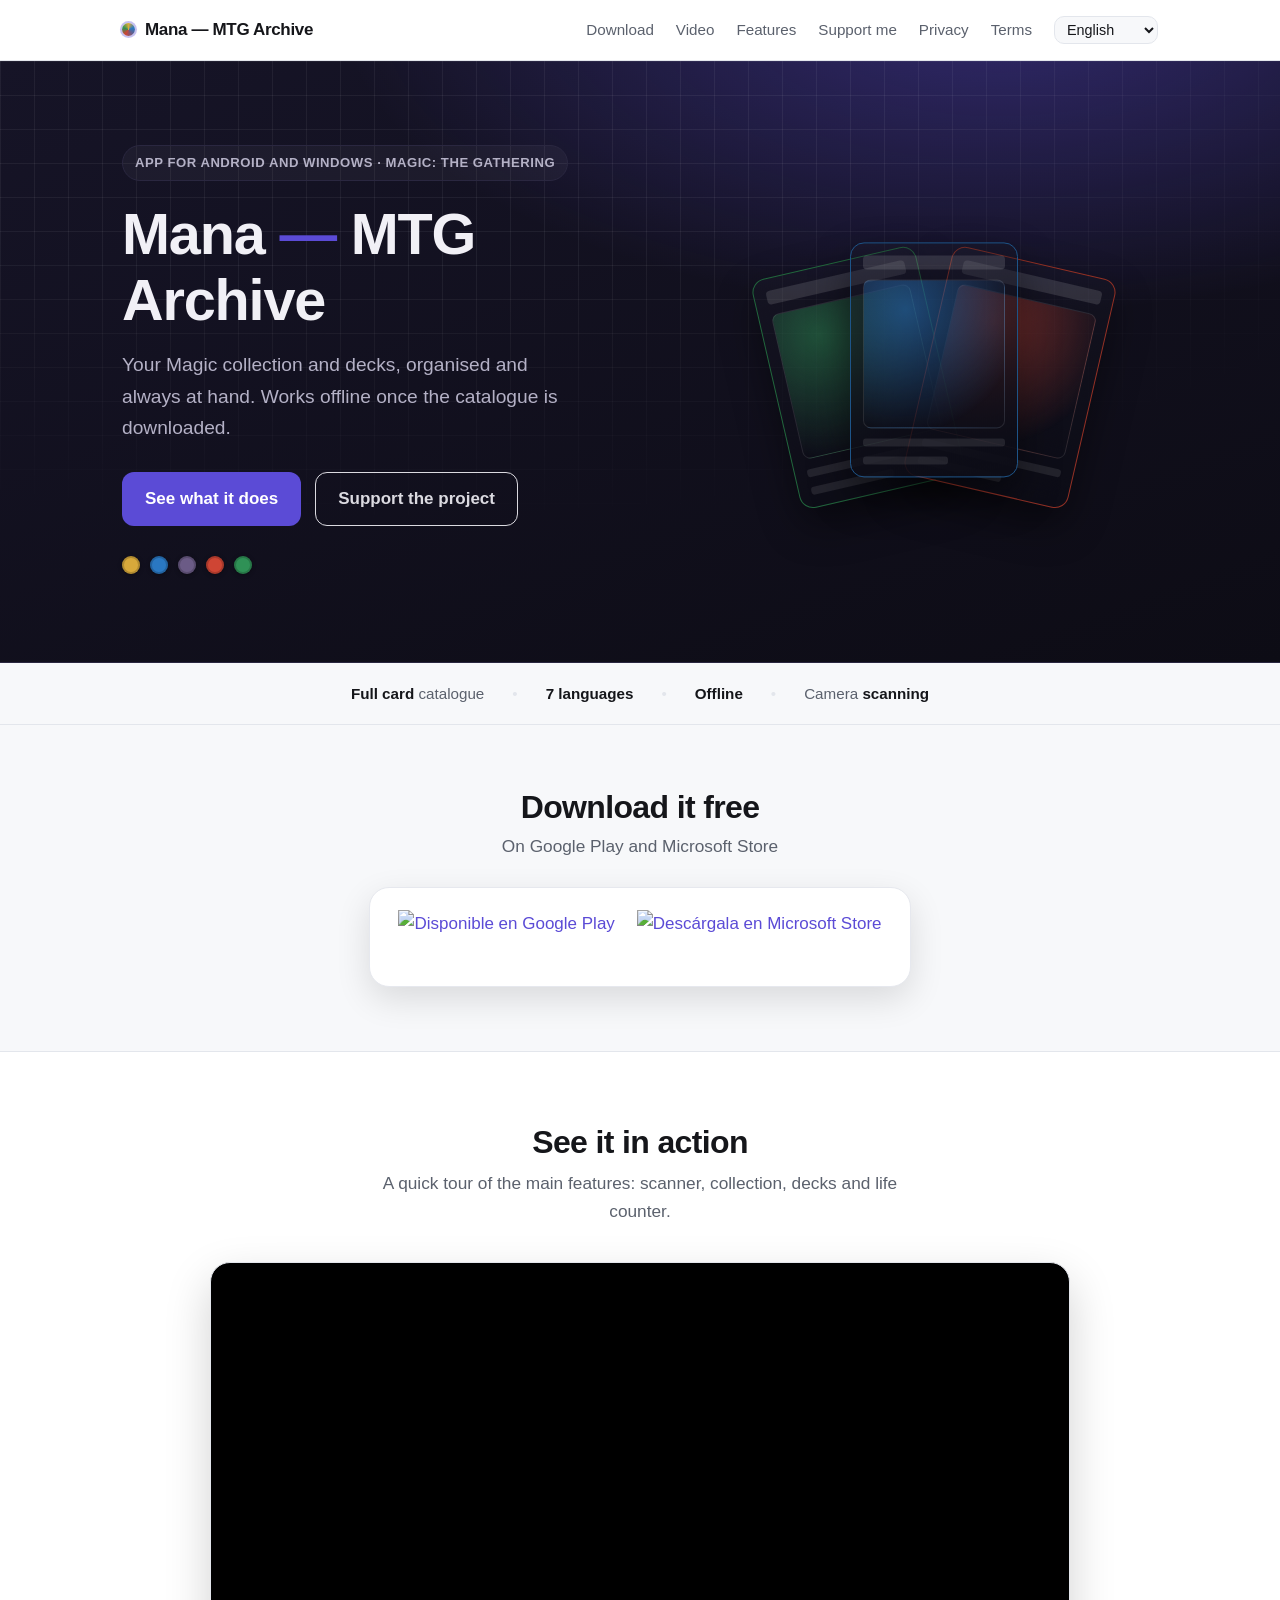
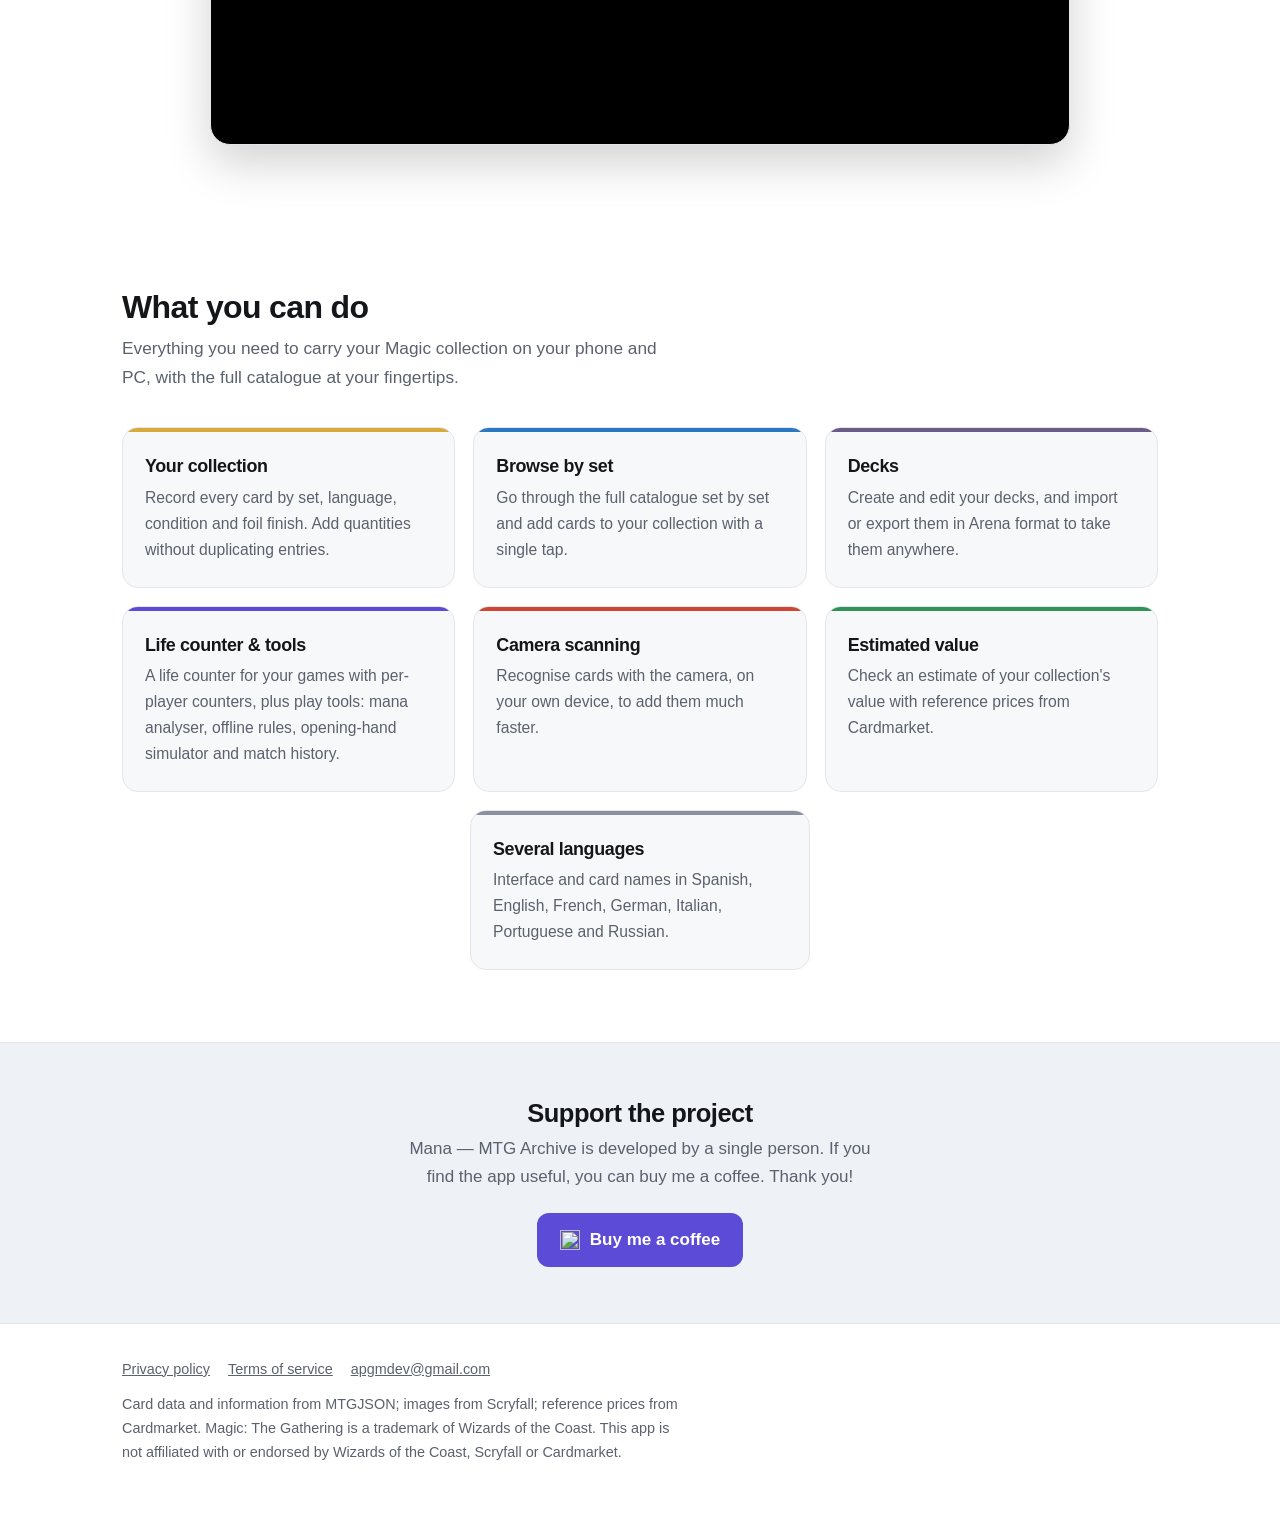
==== index.html @ 02c3ecb4 "Sitio: sección de vídeo con demo de YouTube incrustada (7 idiomas) Co-Authored-By: Claude Opus 4.8 <" ====
<!DOCTYPE html>
<html lang="es">
<head>
<meta charset="utf-8">
<meta name="viewport" content="width=device-width, initial-scale=1">
<meta name="description" data-i18n="meta.desc.index" data-i18n-attr="content" content="Mana — MTG Archive: app para Android y Windows para organizar tu colección y tus mazos de Magic: The Gathering. Catálogo completo, escaneo con cámara, mazos y valor de colección.">
<title>Mana — MTG Archive</title>
<link rel="stylesheet" href="styles.css">
<script src="i18n.js" defer></script>
</head>
<body>

<!-- Barra superior -->
<header class="topbar">
  <div class="container">
    <a class="brand" href="index.html"><span class="dot"></span> Mana — MTG Archive</a>
    <nav class="nav">
      <a href="#descargar" data-i18n="nav.download">Descargar</a>
      <a href="#video" data-i18n="nav.video">Vídeo</a>
      <a href="#caracteristicas" data-i18n="nav.features">Características</a>
      <a href="#apoyo" data-i18n="nav.support">Apóyame</a>
      <a href="privacy-policy.html" data-i18n="nav.privacy">Privacidad</a>
      <a href="terms.html" data-i18n="nav.terms">Términos</a>
      <select id="langsel" class="langsel" aria-label="Idioma / Language"></select>
    </nav>
  </div>
</header>

<!-- Hero -->
<section class="hero">
  <div class="container">
    <div class="hero-copy">
      <span class="eyebrow" data-i18n="i.eyebrow">App para Android y Windows · Magic: The Gathering</span>
      <h1>Mana <span class="sep">—</span> MTG Archive</h1>
      <p class="tagline" data-i18n="i.tagline">Tu colección y tus mazos de Magic, organizados y siempre a mano. Funciona sin conexión una vez descargado el catálogo.</p>
      <div class="hero-actions">
        <a class="btn btn-primary" href="#caracteristicas" data-i18n="i.cta1">Ver qué hace</a>
        <a class="btn btn-ghost" href="#apoyo" data-i18n="i.cta2">Apoyar el proyecto</a>
      </div>
      <div class="mana-row" aria-hidden="true">
        <span class="pip w"></span>
        <span class="pip u"></span>
        <span class="pip b"></span>
        <span class="pip r"></span>
        <span class="pip g"></span>
      </div>
    </div>

    <div class="cards-art" aria-hidden="true">
      <div class="m-card left c-g">
        <div class="title"></div><div class="art"></div><div class="line"></div><div class="line short"></div>
      </div>
      <div class="m-card right c-r">
        <div class="title"></div><div class="art"></div><div class="line"></div><div class="line short"></div>
      </div>
      <div class="m-card front c-u">
        <div class="title"></div><div class="art"></div><div class="line"></div><div class="line short"></div>
      </div>
    </div>
  </div>
</section>

<!-- Destacados -->
<div class="highlights">
  <div class="container">
    <span data-i18n="i.hl1"><b>Catálogo completo</b> de cartas</span>
    <span class="sepdot">•</span>
    <span data-i18n="i.hl2"><b>7 idiomas</b></span>
    <span class="sepdot">•</span>
    <span data-i18n="i.hl3"><b>Sin conexión</b></span>
    <span class="sepdot">•</span>
    <span data-i18n="i.hl4"><b>Escaneo</b> con cámara</span>
  </div>
</div>

<!-- Descargar -->
<section class="download" id="descargar">
  <div class="container">
    <h2 data-i18n="i.dl.h2">Descárgala gratis</h2>
    <p class="download-sub" data-i18n="i.dl.sub">En Google Play y Microsoft Store</p>
    <div class="store-badges">
      <a class="store-badge" href="https://play.google.com/store/apps/details?id=com.apgm.mana_mtgarchive" target="_blank" rel="noopener" aria-label="Disponible en Google Play">
        <img data-i18n="i.dl.play" data-i18n-attr="src" src="https://play.google.com/intl/es_es/badges/static/images/badges/es_badge_web_generic.png" alt="Disponible en Google Play" loading="lazy">
      </a>
      <a class="store-badge" href="https://apps.microsoft.com/detail/9N07T9KSQW3Z" target="_blank" rel="noopener" aria-label="Descárgala en Microsoft Store">
        <img data-i18n="i.dl.ms" data-i18n-attr="src" src="https://get.microsoft.com/images/es%20dark.svg" alt="Descárgala en Microsoft Store" loading="lazy">
      </a>
    </div>
  </div>
</section>

<!-- Vídeo -->
<section class="section video" id="video">
  <div class="container">
    <h2 data-i18n="i.vid.h2">Míralo en acción</h2>
    <p class="lead" data-i18n="i.vid.sub">Un recorrido rápido por las funciones principales: escáner, colección, mazos y contador de vida.</p>
    <div class="video-frame">
      <iframe src="https://www.youtube-nocookie.com/embed/gYJYbeX2c0M"
        title="Mana — MTG Archive"
        loading="lazy"
        allow="accelerometer; autoplay; clipboard-write; encrypted-media; gyroscope; picture-in-picture"
        allowfullscreen></iframe>
    </div>
  </div>
</section>

<!-- Características -->
<section class="section" id="caracteristicas">
  <div class="container">
    <h2 data-i18n="i.feat.h2">Qué puedes hacer</h2>
    <p class="lead" data-i18n="i.feat.lead">Todo lo necesario para llevar tu colección de Magic en el móvil y el PC, con el catálogo completo a tu disposición.</p>

    <div class="grid">
      <article class="feature" style="--c: var(--mana-w)">
        <h3 data-i18n="i.f1.t">Tu colección</h3>
        <p data-i18n="i.f1.d">Registra cada carta por edición, idioma, estado y acabado foil. Suma cantidades sin duplicar entradas.</p>
      </article>

      <article class="feature" style="--c: var(--mana-u)">
        <h3 data-i18n="i.f2.t">Explorar por edición</h3>
        <p data-i18n="i.f2.d">Recorre el catálogo completo edición por edición y añade cartas a tu colección con un solo toque.</p>
      </article>

      <article class="feature" style="--c: var(--mana-b)">
        <h3 data-i18n="i.f3.t">Mazos</h3>
        <p data-i18n="i.f3.d">Crea y edita tus mazos, e impórtalos o expórtalos en formato Arena para llevarlos a cualquier sitio.</p>
      </article>

      <article class="feature" style="--c: var(--accent)">
        <h3 data-i18n="i.f7.t">Contador de vida y utilidades</h3>
        <p data-i18n="i.f7.d">Contador de vida para tus partidas con contadores por jugador, y utilidades de juego: analizador de maná, reglas sin conexión, simulador de manos e historial.</p>
      </article>

      <article class="feature" style="--c: var(--mana-r)">
        <h3 data-i18n="i.f4.t">Escaneo con cámara</h3>
        <p data-i18n="i.f4.d">Reconoce las cartas con la cámara, en tu propio dispositivo, para añadirlas mucho más rápido.</p>
      </article>

      <article class="feature" style="--c: var(--mana-g)">
        <h3 data-i18n="i.f5.t">Valor estimado</h3>
        <p data-i18n="i.f5.d">Consulta una estimación del valor de tu colección con precios de referencia de Cardmarket.</p>
      </article>

      <article class="feature" style="--c: var(--mana-c)">
        <h3 data-i18n="i.f6.t">Varios idiomas</h3>
        <p data-i18n="i.f6.d">Interfaz y nombres de carta en español, inglés, francés, alemán, italiano, portugués y ruso.</p>
      </article>
    </div>
  </div>
</section>

<!-- Apoyo -->
<section class="support" id="apoyo">
  <div class="container">
    <h2 data-i18n="i.sup.h2">Apoya el proyecto</h2>
    <p data-i18n="i.sup.p">Mana — MTG Archive lo desarrolla una sola persona. Si la app te resulta útil, puedes invitarme a un café. ¡Gracias!</p>
    <a href="https://ko-fi.com/apgm82" target="_blank" rel="noopener" class="btn btn-primary">
      <img src="https://storage.ko-fi.com/cdn/cup-border.png" alt="">
      <span data-i18n="i.sup.cta">Invítame a un café</span>
    </a>
  </div>
</section>

<!-- Pie -->
<footer class="site-footer">
  <div class="container">
    <div class="row">
      <a href="privacy-policy.html" data-i18n="foot.privacy">Política de privacidad</a>
      <a href="terms.html" data-i18n="foot.terms">Términos de servicio</a>
      <a href="mailto:apgmdev@gmail.com">apgmdev@gmail.com</a>
    </div>
    <p class="legal" data-i18n="foot.legal">
      Datos e información de cartas de MTGJSON; imágenes de Scryfall; precios de referencia de Cardmarket.
      Magic: The Gathering es una marca de Wizards of the Coast. Esta app no está afiliada ni respaldada
      por Wizards of the Coast, Scryfall ni Cardmarket.
    </p>
  </div>
</footer>

</body>
</html>
---- styles.css ----
/* ============================================================
   Mana — MTG Archive · estilos del sitio
   Paleta basada en los cinco colores de maná (WUBRG) + incoloro.
   ============================================================ */

:root {
  color-scheme: light dark;

  /* Superficies / texto (claro) */
  --bg: #ffffff;
  --surface: #f7f8fa;
  --surface-2: #eef1f6;
  --border: #e3e6ec;
  --text: #15161a;
  --muted: #5b616d;

  /* Marca */
  --accent: #5b4bd6;
  --accent-strong: #4536c0;
  --on-accent: #ffffff;

  /* Colores de maná (acentos temáticos) */
  --mana-w: #d8a93b;
  --mana-u: #2a78c2;
  --mana-b: #6b5b86;
  --mana-r: #cf4534;
  --mana-g: #2f9156;
  --mana-c: #8a909c;

  /* Hero (siempre oscuro, en ambos temas) */
  --hero-bg: #0d0c15;
  --hero-bg-2: #161427;
  --hero-text: #f1f0f6;
  --hero-muted: #b4b1c6;
  --hero-border: #2a2740;

  --radius: 16px;
  --radius-sm: 10px;
  --maxw: 1080px;
  --readw: 720px;
}

@media (prefers-color-scheme: dark) {
  :root {
    --bg: #0f1014;
    --surface: #16171d;
    --surface-2: #1d1f27;
    --border: #282b34;
    --text: #e7e8ec;
    --muted: #9aa0ab;
    --accent: #8f86ff;
    --accent-strong: #a79fff;
    --on-accent: #0c0b14;
  }
}

* { box-sizing: border-box; }
html { -webkit-text-size-adjust: 100%; scroll-behavior: smooth; }

body {
  margin: 0;
  font-family: -apple-system, BlinkMacSystemFont, "Segoe UI", Roboto, Helvetica, Arial, sans-serif;
  font-size: 17px;
  line-height: 1.65;
  color: var(--text);
  background: var(--bg);
  -webkit-font-smoothing: antialiased;
  text-rendering: optimizeLegibility;
}

a { color: var(--accent); text-decoration: none; }
a:hover { text-decoration: underline; }

h1, h2, h3 { line-height: 1.15; letter-spacing: -0.02em; }
p { margin: 0 0 1rem; }
strong { font-weight: 600; }

.container { max-width: var(--maxw); margin: 0 auto; padding: 0 22px; }
.section { padding: 72px 0; }
.section h2 {
  font-size: clamp(1.5rem, 3.4vw, 2rem);
  margin: 0 0 .5rem;
}
.section .lead { color: var(--muted); max-width: 56ch; margin: 0 0 36px; font-size: 1.08rem; }

/* ---------- Barra superior ---------- */
.topbar {
  position: sticky;
  top: 0;
  z-index: 20;
  background: color-mix(in srgb, var(--bg) 82%, transparent);
  backdrop-filter: saturate(140%) blur(10px);
  -webkit-backdrop-filter: saturate(140%) blur(10px);
  border-bottom: 1px solid var(--border);
}
.topbar .container {
  display: flex;
  align-items: center;
  justify-content: space-between;
  height: 60px;
}
.brand { display: inline-flex; align-items: center; gap: 10px; font-weight: 700; letter-spacing: -0.02em; color: var(--text); }
.brand:hover { text-decoration: none; }
.brand .dot {
  width: 13px; height: 13px; border-radius: 50%;
  background: conic-gradient(var(--mana-w), var(--mana-u), var(--mana-b), var(--mana-r), var(--mana-g), var(--mana-w));
  box-shadow: 0 0 0 2px color-mix(in srgb, var(--accent) 35%, transparent);
}
.nav { display: flex; gap: 22px; align-items: center; }
.nav a { color: var(--muted); font-size: .95rem; }
.nav a:hover { color: var(--text); text-decoration: none; }
@media (max-width: 620px) { .nav { display: none; } }

/* ---------- Botones ---------- */
.btn {
  display: inline-flex; align-items: center; gap: 10px;
  padding: 12px 22px; border-radius: 12px;
  font-weight: 600; border: 1px solid transparent;
  transition: background .15s ease, border-color .15s ease, transform .05s ease;
}
.btn:hover { text-decoration: none; }
.btn:active { transform: translateY(1px); }
.btn-primary { background: var(--accent); color: var(--on-accent); }
.btn-primary:hover { background: var(--accent-strong); }
.btn-ghost { background: transparent; color: inherit; border-color: currentColor; opacity: .9; }
.btn-ghost:hover { opacity: 1; }
.btn img { width: 20px; height: 20px; display: block; }

/* ---------- Hero ---------- */
.hero {
  position: relative;
  overflow: hidden;
  color: var(--hero-text);
  background:
    radial-gradient(1100px 520px at 78% -10%, color-mix(in srgb, var(--accent) 42%, transparent), transparent 60%),
    linear-gradient(160deg, var(--hero-bg-2), var(--hero-bg));
  border-bottom: 1px solid var(--hero-border);
}
/* rejilla sutil tipo archivador / cuadrícula de cartas */
.hero::before {
  content: "";
  position: absolute; inset: 0;
  background-image:
    linear-gradient(color-mix(in srgb, #fff 6%, transparent) 1px, transparent 1px),
    linear-gradient(90deg, color-mix(in srgb, #fff 6%, transparent) 1px, transparent 1px);
  background-size: 34px 34px;
  mask-image: radial-gradient(120% 100% at 30% 0%, #000 35%, transparent 80%);
  pointer-events: none;
}
.hero .container {
  position: relative;
  display: grid;
  grid-template-columns: 1.1fr .9fr;
  gap: 40px;
  align-items: center;
  padding-top: 84px;
  padding-bottom: 88px;
}
.eyebrow {
  display: inline-block;
  font-size: .82rem; font-weight: 600; letter-spacing: .04em; text-transform: uppercase;
  color: var(--hero-muted);
  border: 1px solid var(--hero-border);
  background: color-mix(in srgb, #fff 4%, transparent);
  padding: 6px 12px; border-radius: 999px;
  margin-bottom: 20px;
}
.hero h1 {
  font-size: clamp(2.3rem, 6vw, 3.6rem);
  margin: 0 0 16px;
}
.hero h1 .sep { color: var(--accent); -webkit-text-fill-color: var(--accent); }
.hero .tagline { font-size: 1.2rem; color: var(--hero-muted); max-width: 42ch; margin: 0 0 28px; }
.hero-actions { display: flex; flex-wrap: wrap; gap: 14px; }

/* fila de pips de maná */
.mana-row { display: flex; gap: 10px; margin-top: 30px; }
.mana-row .pip {
  width: 18px; height: 18px; border-radius: 50%;
  box-shadow: inset 0 0 0 2px rgba(0,0,0,.18), 0 1px 4px rgba(0,0,0,.35);
}
.pip.w { background: var(--mana-w); }
.pip.u { background: var(--mana-u); }
.pip.b { background: var(--mana-b); }
.pip.r { background: var(--mana-r); }
.pip.g { background: var(--mana-g); }

/* composición de cartas (CSS, sin imágenes) */
.cards-art {
  position: relative;
  height: 340px;
  margin: 0 auto;
  width: 100%;
  max-width: 380px;
}
.m-card {
  position: absolute;
  top: 50%; left: 50%;
  width: 168px; aspect-ratio: 5 / 7;
  border-radius: 14px;
  background: linear-gradient(165deg, #20203033, #0c0c16);
  border: 1px solid var(--hero-border);
  box-shadow: 0 18px 40px rgba(0,0,0,.45);
  padding: 12px;
  display: flex; flex-direction: column; gap: 10px;
}
.m-card .title { height: 14px; border-radius: 4px; background: color-mix(in srgb, #fff 12%, transparent); }
.m-card .art { flex: 1; border-radius: 8px; border: 1px solid color-mix(in srgb, #fff 10%, transparent); }
.m-card .line { height: 8px; border-radius: 3px; background: color-mix(in srgb, #fff 9%, transparent); }
.m-card .line.short { width: 60%; }
.m-card.left  { transform: translate(-50%, -50%) rotate(-13deg) translateX(-78px); }
.m-card.right { transform: translate(-50%, -50%) rotate(13deg)  translateX(78px); }
.m-card.front { transform: translate(-50%, -50%) rotate(0); z-index: 2; }
.m-card.c-u { border-color: color-mix(in srgb, var(--mana-u) 70%, #000); }
.m-card.c-u .art { background: radial-gradient(120% 120% at 30% 20%, color-mix(in srgb, var(--mana-u) 55%, transparent), transparent 70%); }
.m-card.c-r { border-color: color-mix(in srgb, var(--mana-r) 70%, #000); }
.m-card.c-r .art { background: radial-gradient(120% 120% at 30% 20%, color-mix(in srgb, var(--mana-r) 50%, transparent), transparent 70%); }
.m-card.c-g { border-color: color-mix(in srgb, var(--mana-g) 70%, #000); }
.m-card.c-g .art { background: radial-gradient(120% 120% at 30% 20%, color-mix(in srgb, var(--mana-g) 50%, transparent), transparent 70%); }

@media (max-width: 820px) {
  .hero .container { grid-template-columns: 1fr; padding-top: 60px; padding-bottom: 60px; }
  .cards-art { display: none; }
}

/* ---------- Tira de destacados ---------- */
.highlights { border-bottom: 1px solid var(--border); background: var(--surface); }
.highlights .container {
  display: flex; flex-wrap: wrap; gap: 10px 28px; justify-content: center;
  padding: 18px 22px; color: var(--muted); font-size: .95rem;
}
.highlights b { color: var(--text); font-weight: 600; }
.highlights .sepdot { color: var(--border); }

/* ---------- Descargar ---------- */
.download { background: var(--surface); border-bottom: 1px solid var(--border); }
.download .container { text-align: center; padding: 64px 22px; }
.download h2 { font-size: clamp(1.5rem, 3.4vw, 2rem); margin: 0 0 .4rem; }
.download .download-sub { color: var(--muted); margin: 0 0 26px; font-size: 1.08rem; }
.store-badges {
  display: inline-flex; flex-wrap: wrap; gap: 16px 22px;
  align-items: center; justify-content: center;
  padding: 22px 28px;
  background: #ffffff;
  border: 1px solid #e6e8ee;
  border-radius: 20px;
  box-shadow: 0 12px 34px rgba(0,0,0,.12);
}
.store-badge { display: inline-flex; transition: transform .05s ease, opacity .15s ease; }
.store-badge:hover { opacity: .9; text-decoration: none; }
.store-badge:active { transform: translateY(1px); }
.store-badge img { height: 54px; width: auto; display: block; }
@media (max-width: 420px) { .store-badge img { height: 46px; } }

/* ---------- Vídeo ---------- */
.video .container { text-align: center; }
.video .lead { margin-left: auto; margin-right: auto; }
.video-frame {
  position: relative;
  width: 100%;
  max-width: 860px;
  margin: 8px auto 0;
  aspect-ratio: 16 / 9;
  border-radius: 20px;
  overflow: hidden;
  border: 1px solid var(--border);
  box-shadow: 0 18px 46px rgba(0,0,0,.18);
  background: #000;
}
.video-frame iframe {
  position: absolute; inset: 0;
  width: 100%; height: 100%; border: 0;
}

/* ---------- Características ---------- */
.grid {
  display: flex;
  flex-wrap: wrap;
  justify-content: center;
  gap: 18px;
}
.grid .feature { flex: 1 1 280px; max-width: 340px; }

.feature {
  position: relative;
  background: var(--surface);
  border: 1px solid var(--border);
  border-radius: var(--radius);
  padding: 22px 22px 24px;
  overflow: hidden;
}
.feature::before {
  content: "";
  position: absolute; top: 0; left: 0; right: 0; height: 4px;
  background: var(--c, var(--accent));
}
.feature h3 { font-size: 1.12rem; margin: 6px 0 8px; }
.feature p { color: var(--muted); margin: 0; font-size: .98rem; }

/* ---------- Banda de apoyo ---------- */
.support { background: var(--surface-2); border-top: 1px solid var(--border); border-bottom: 1px solid var(--border); }
.support .container { text-align: center; padding: 56px 22px; }
.support h2 { margin: 0 0 .4rem; }
.support p { color: var(--muted); max-width: 52ch; margin: 0 auto 22px; }

/* ---------- Pie ---------- */
.site-footer { color: var(--muted); font-size: .9rem; }
.site-footer .container { padding: 34px 22px 56px; }
.site-footer a { color: var(--muted); text-decoration: underline; }
.site-footer .row { display: flex; flex-wrap: wrap; gap: 8px 18px; margin-bottom: 12px; }
.site-footer .legal { max-width: 70ch; }

/* ============================================================
   Página de política de privacidad (texto largo)
   ============================================================ */
.doc { max-width: var(--readw); margin: 0 auto; padding: 40px 22px 80px; }
.doc .back { display: inline-block; margin-bottom: 22px; font-size: .95rem; }
.doc h1 { font-size: clamp(1.7rem, 4vw, 2.1rem); margin: 0 0 .3rem; }
.doc .updated { color: var(--muted); font-size: .95rem; margin-top: 0; }
.doc h2 { font-size: 1.25rem; margin: 2.2rem 0 .5rem; }
.doc h3 { font-size: 1.05rem; margin: 1.5rem 0 .35rem; }
.doc ul { padding-left: 1.25rem; }
.doc ul li { margin: .3rem 0; }
.doc code { background: var(--surface-2); padding: .12em .4em; border-radius: 5px; font-size: .9em; }
.doc footer { margin-top: 3rem; padding-top: 18px; border-top: 1px solid var(--border); color: var(--muted); font-size: .85rem; }

/* ============================================================
   Selector de idioma y nota de traducción
   ============================================================ */
.langsel {
  font: inherit;
  font-size: .9rem;
  color: var(--text);
  background: var(--surface);
  border: 1px solid var(--border);
  border-radius: var(--radius-sm);
  padding: 4px 8px;
  cursor: pointer;
}
.langsel:hover { border-color: var(--accent); }

/* En móvil se ocultan los enlaces de la barra, pero el selector debe seguir accesible */
@media (max-width: 620px) {
  .nav { display: flex; gap: 0; }
  .nav a { display: none; }
}

.trans-note {
  padding: 8px 12px;
  margin: 0 0 1.2rem;
  border-left: 3px solid var(--accent);
  background: var(--surface);
  border-radius: var(--radius-sm);
  color: var(--muted);
  font-size: .9rem;
}
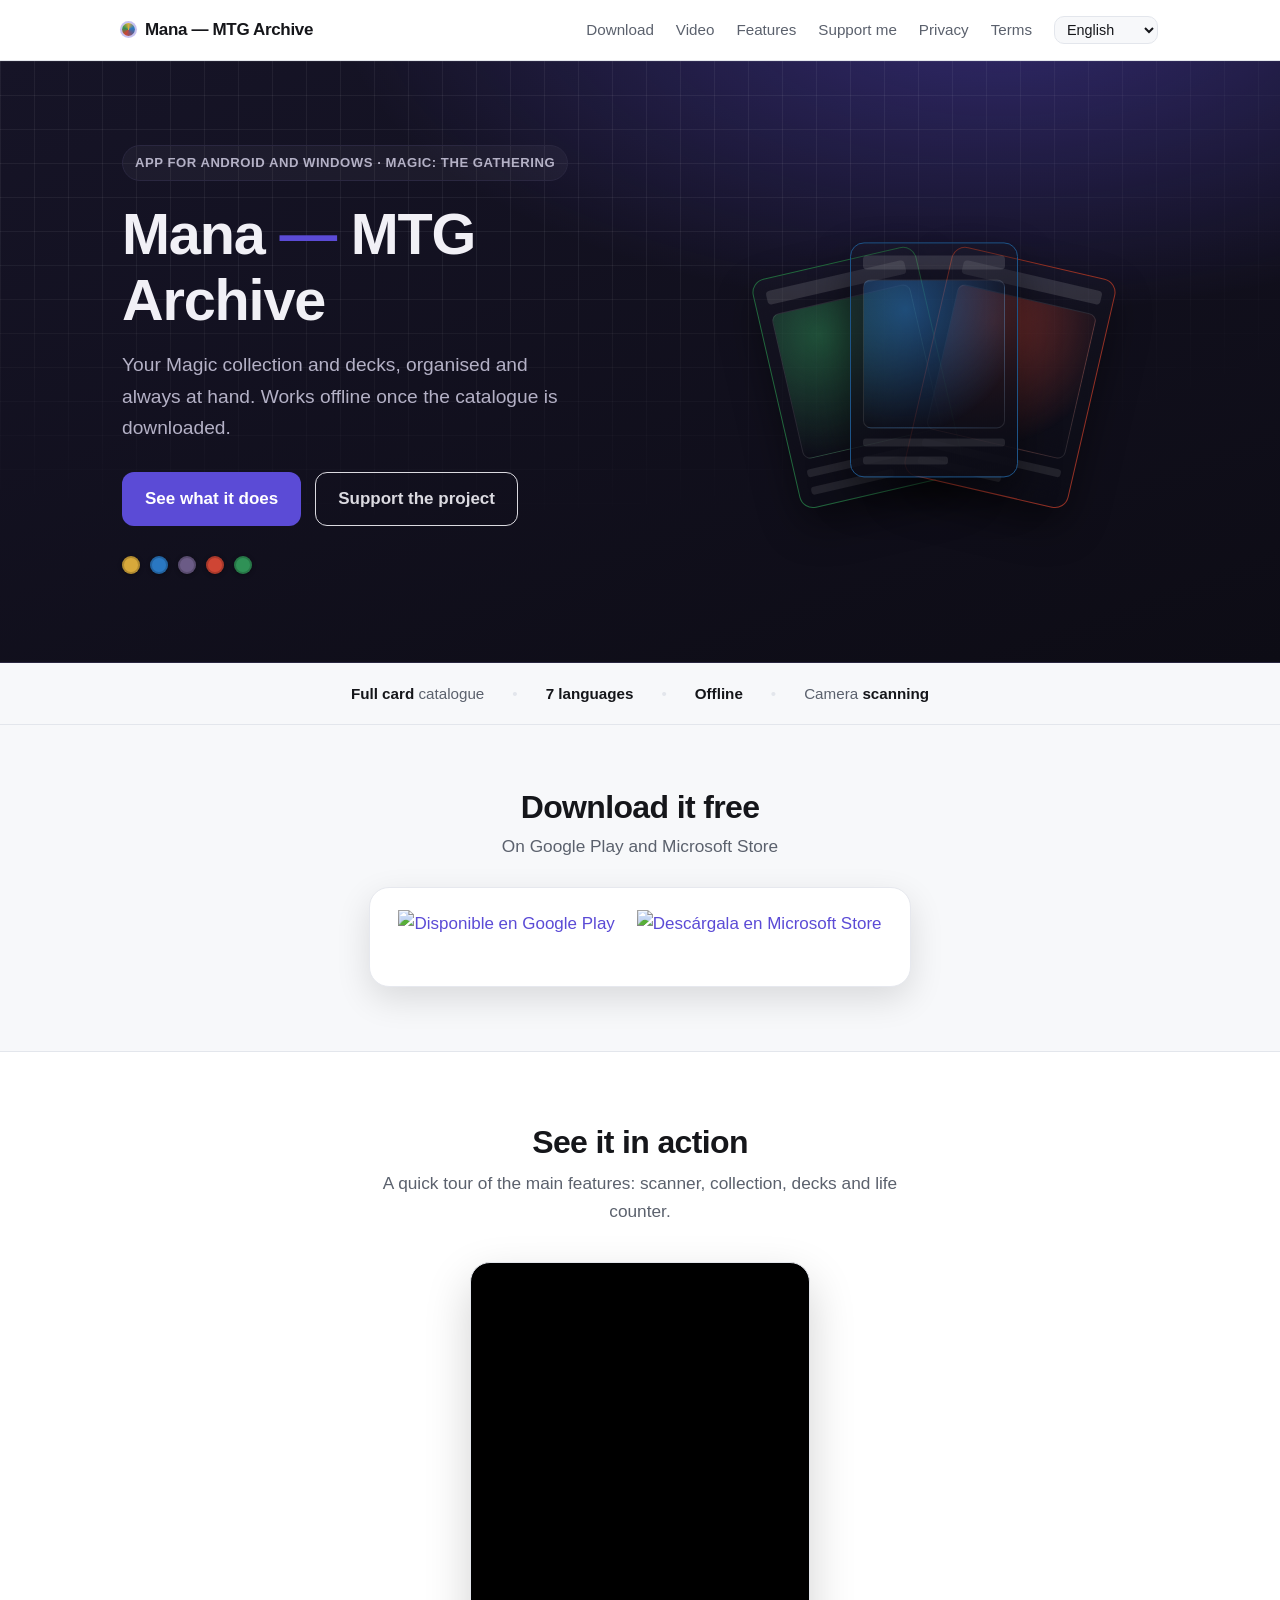
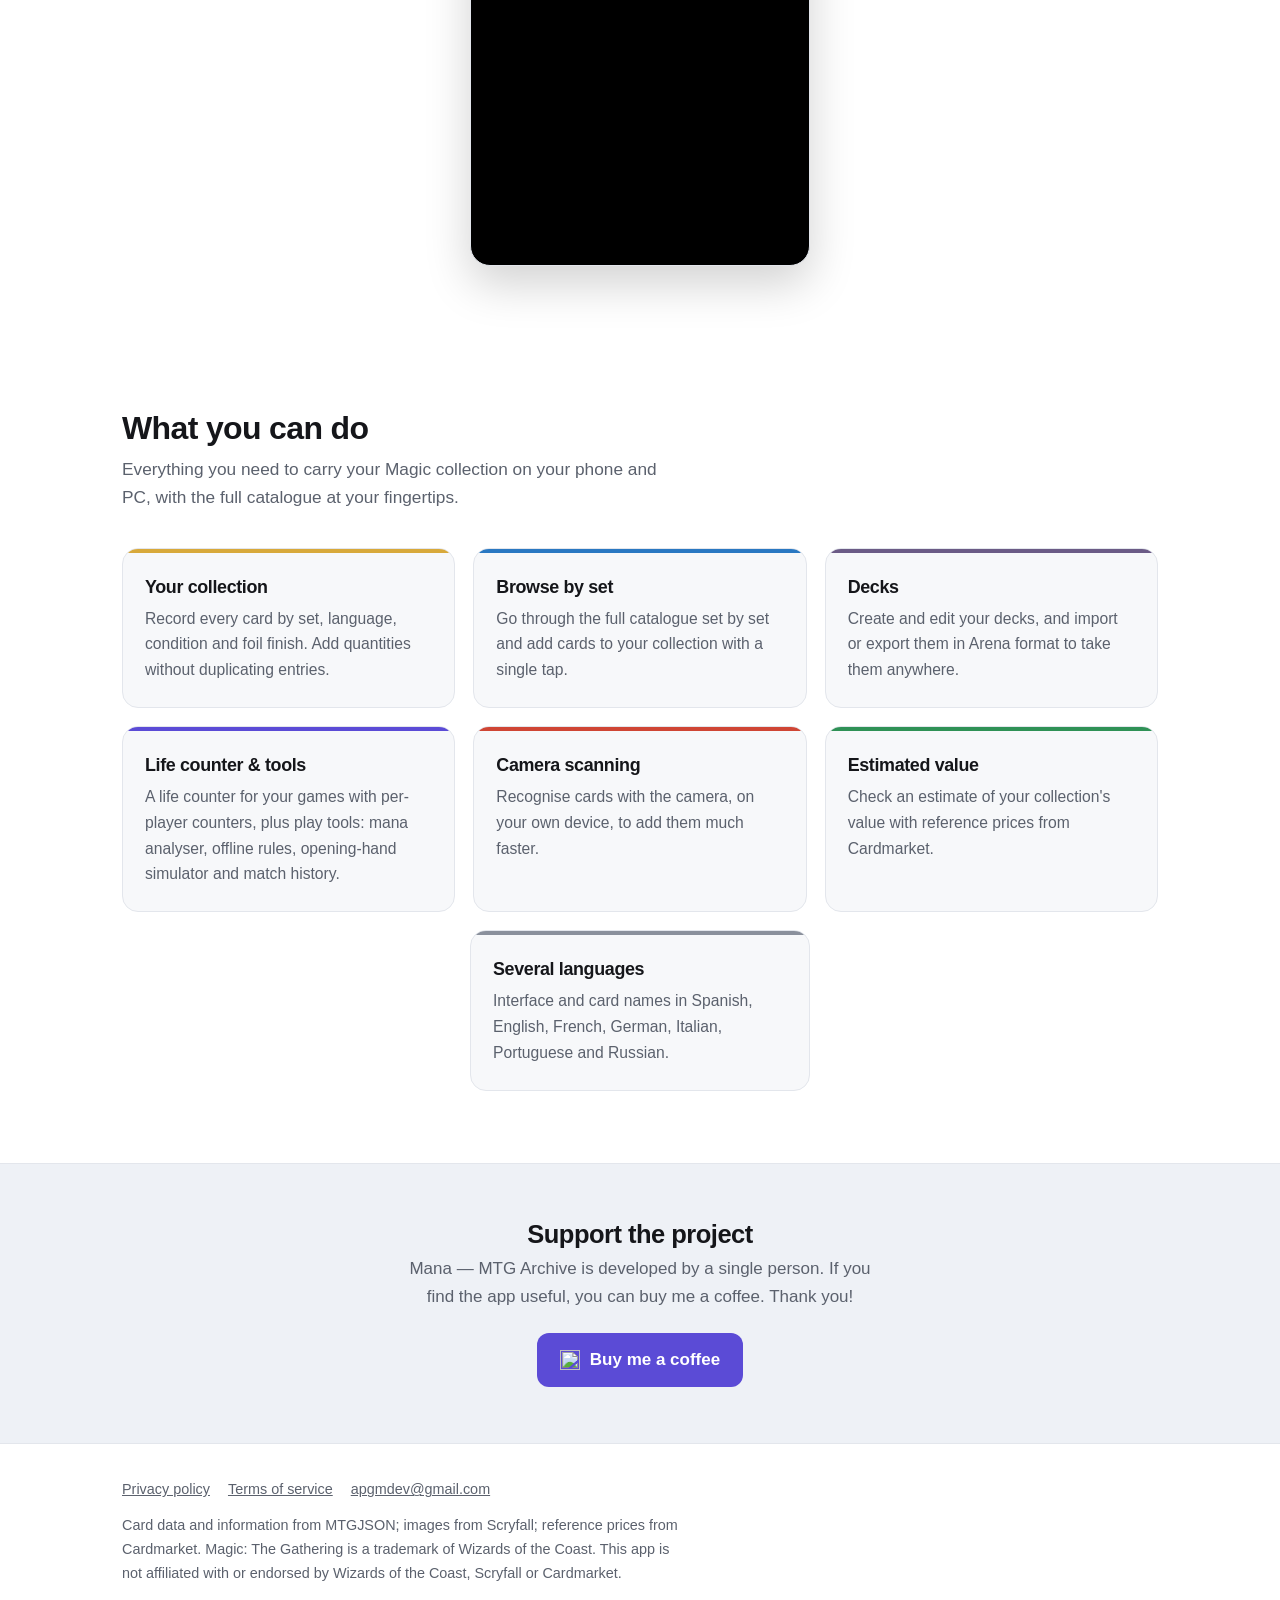
==== commit c60e360e: "Sitio: vídeo demo actualizado a la versión vertical (marco 9:16) Co-Authored-By: Claude Opus 4.8 <no" ====
--- a/index.html
+++ b/index.html
@@ -94,8 +94,8 @@
   <div class="container">
     <h2 data-i18n="i.vid.h2">Míralo en acción</h2>
     <p class="lead" data-i18n="i.vid.sub">Un recorrido rápido por las funciones principales: escáner, colección, mazos y contador de vida.</p>
-    <div class="video-frame">
-      <iframe src="https://www.youtube-nocookie.com/embed/gYJYbeX2c0M"
+    <div class="video-frame video-frame--portrait">
+      <iframe src="https://www.youtube-nocookie.com/embed/OvDLekhZvyk"
         title="Mana — MTG Archive"
         loading="lazy"
         allow="accelerometer; autoplay; clipboard-write; encrypted-media; gyroscope; picture-in-picture"
--- a/styles.css
+++ b/styles.css
@@ -271,6 +271,11 @@
   position: absolute; inset: 0;
   width: 100%; height: 100%; border: 0;
 }
+/* Vídeo vertical (grabación de móvil): marco estrecho tipo teléfono */
+.video-frame--portrait {
+  max-width: 340px;
+  aspect-ratio: 9 / 16;
+}
 
 /* ---------- Características ---------- */
 .grid {
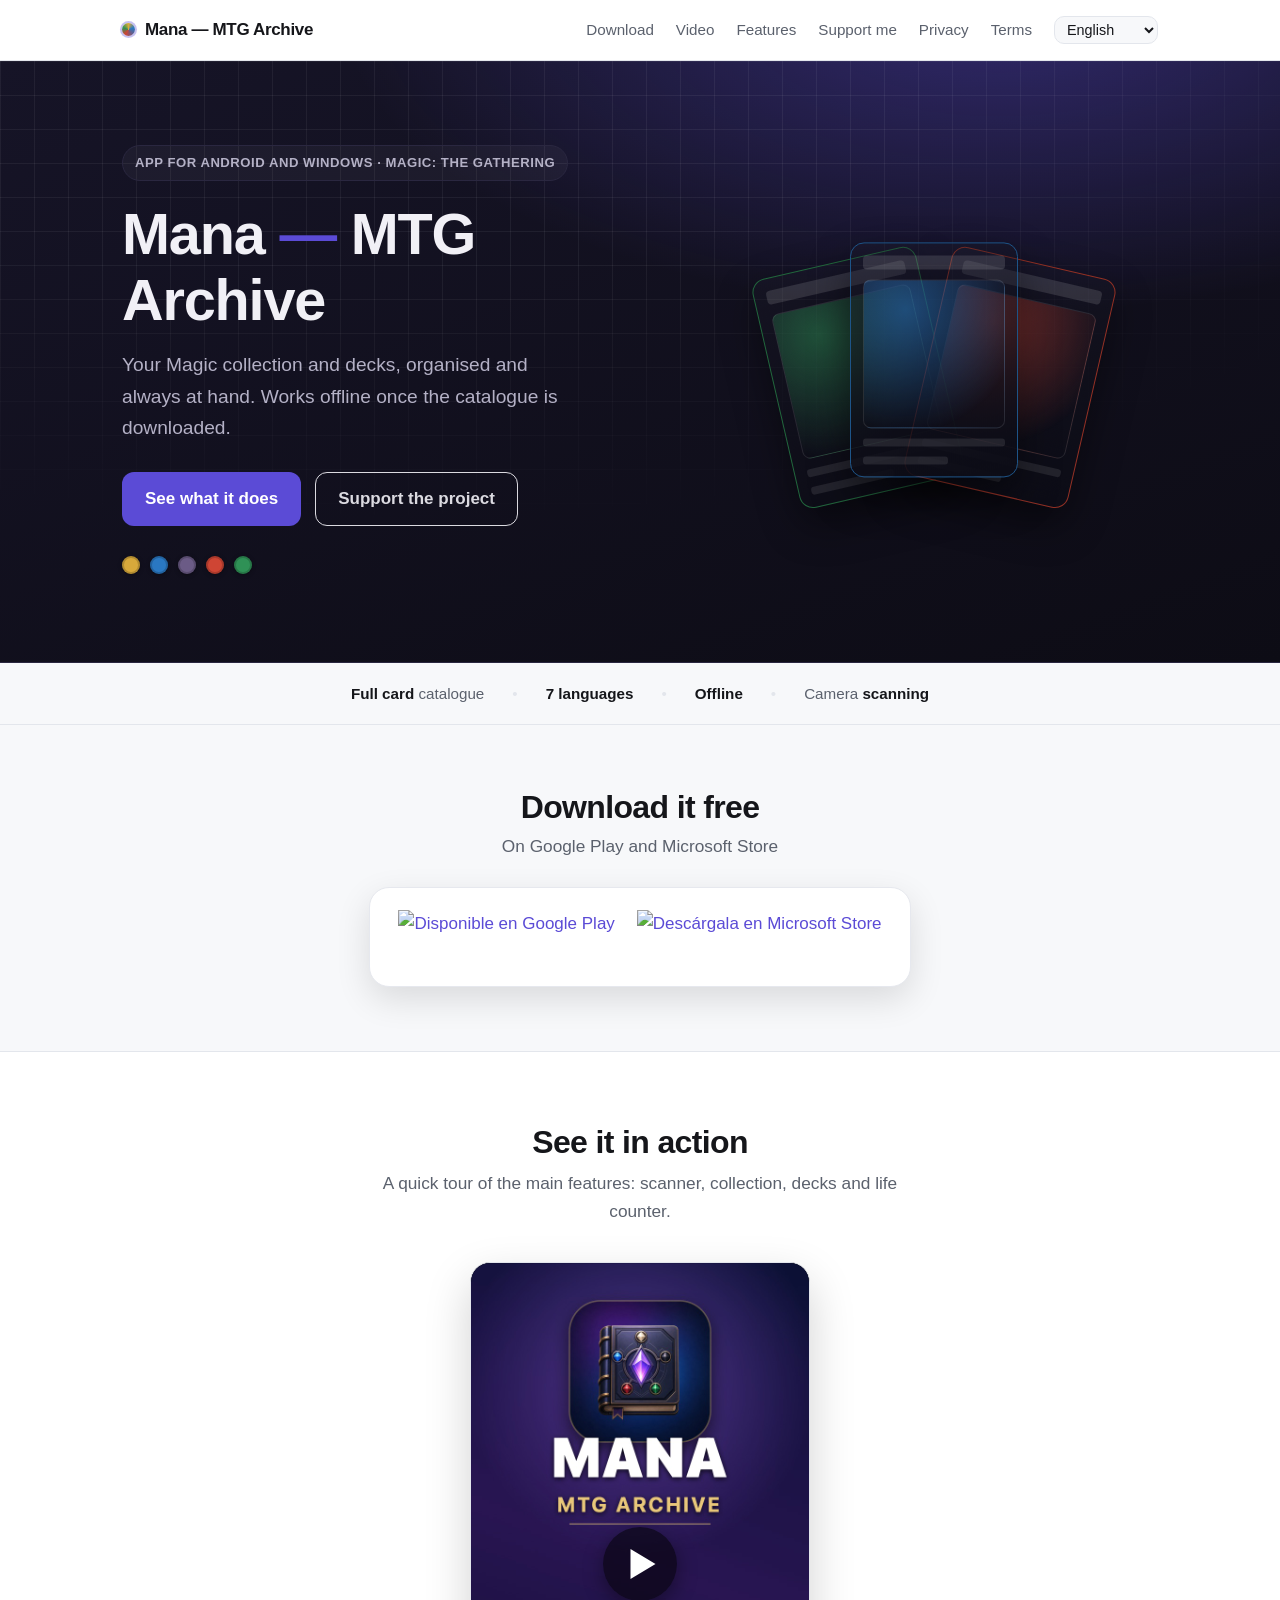
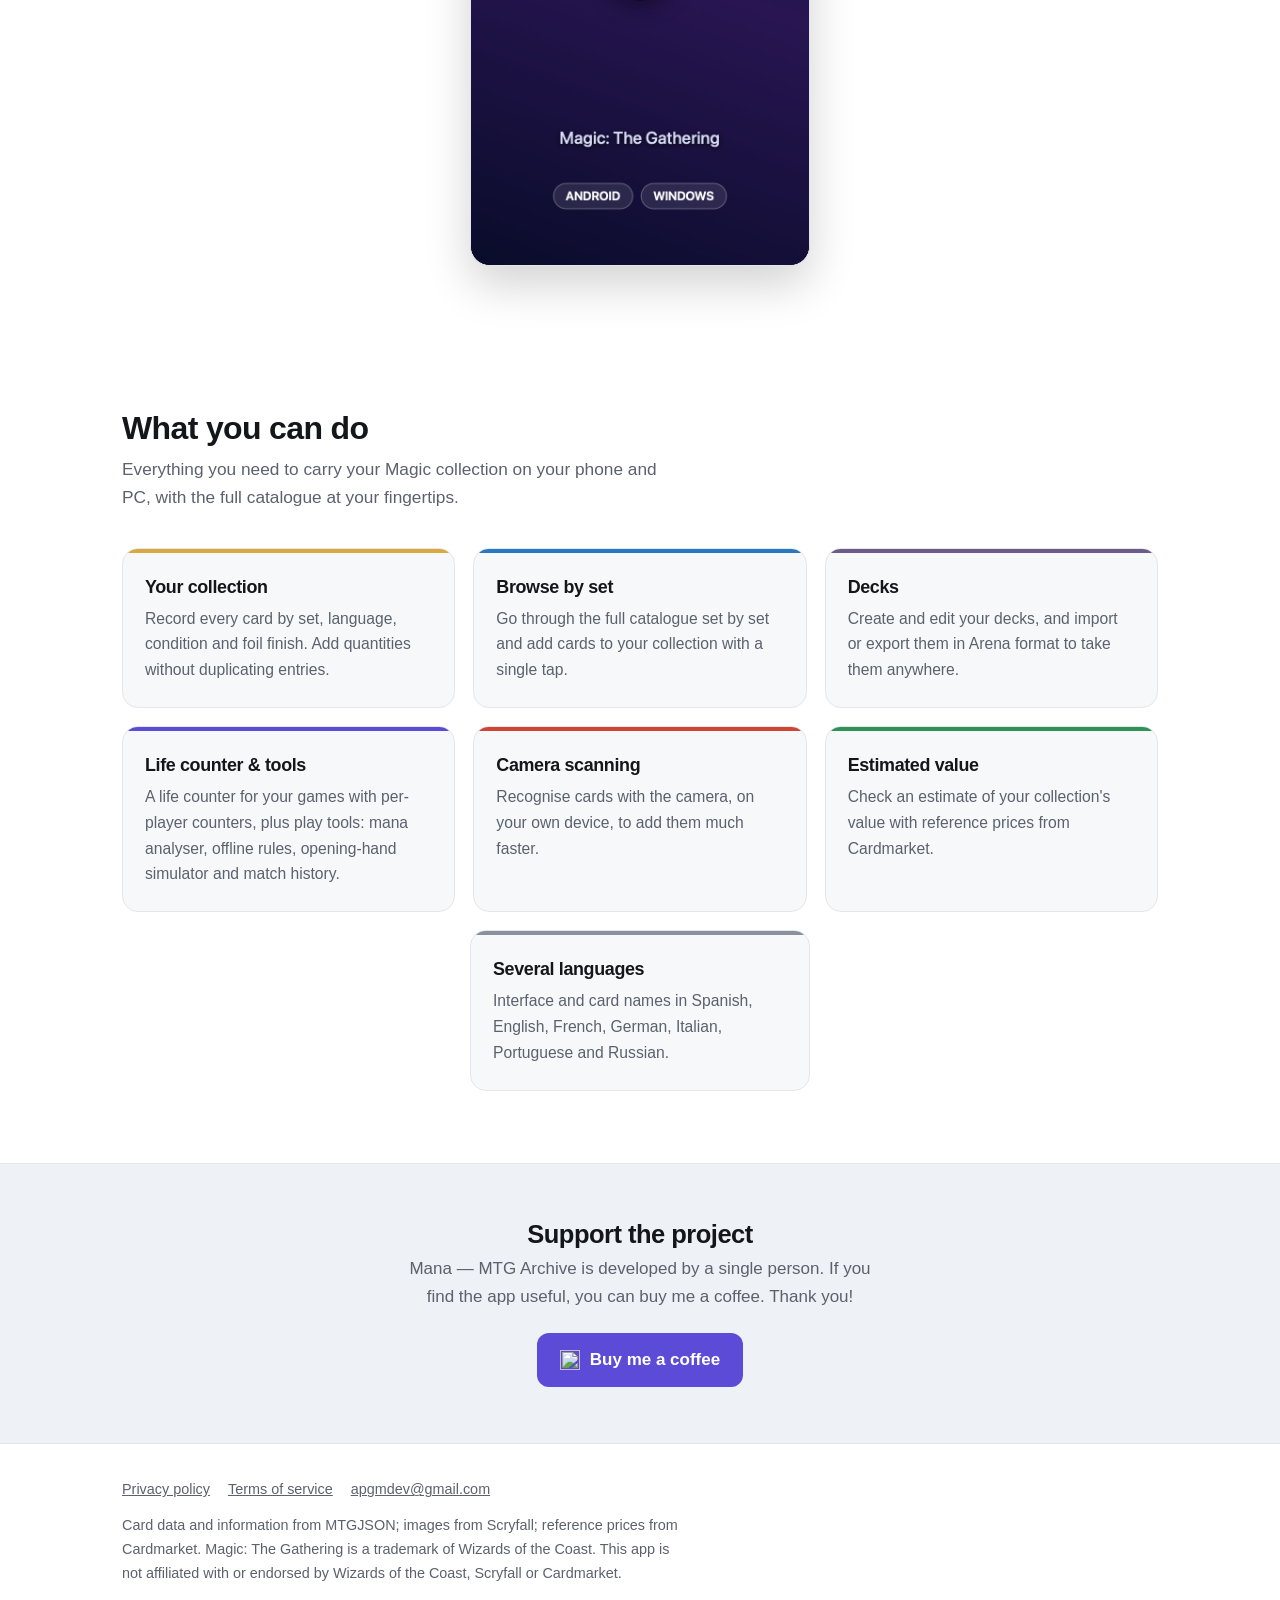
==== commit de5eb53d: "Sitio: póster vertical propio para el vídeo (facade, carga al pulsar) El iframe de YouTube ya no se " ====
--- a/index.html
+++ b/index.html
@@ -95,11 +95,13 @@
     <h2 data-i18n="i.vid.h2">Míralo en acción</h2>
     <p class="lead" data-i18n="i.vid.sub">Un recorrido rápido por las funciones principales: escáner, colección, mazos y contador de vida.</p>
     <div class="video-frame video-frame--portrait">
-      <iframe src="https://www.youtube-nocookie.com/embed/OvDLekhZvyk"
-        title="Mana — MTG Archive"
-        loading="lazy"
-        allow="accelerometer; autoplay; clipboard-write; encrypted-media; gyroscope; picture-in-picture"
-        allowfullscreen></iframe>
+      <button type="button" class="video-facade"
+        data-embed="https://www.youtube-nocookie.com/embed/OvDLekhZvyk?autoplay=1"
+        style="background-image:url('video-poster.jpg')"
+        data-i18n="i.vid.play" data-i18n-attr="aria-label"
+        aria-label="Reproducir el vídeo">
+        <span class="video-play" aria-hidden="true"></span>
+      </button>
     </div>
   </div>
 </section>
@@ -177,5 +179,19 @@
   </div>
 </footer>
 
+<script>
+  // Facade del vídeo: no carga el iframe de YouTube hasta pulsar el póster.
+  document.addEventListener("click", function (e) {
+    var b = e.target.closest(".video-facade");
+    if (!b) return;
+    var f = document.createElement("iframe");
+    f.src = b.dataset.embed;
+    f.title = "Mana — MTG Archive";
+    f.allow = "accelerometer; autoplay; clipboard-write; encrypted-media; gyroscope; picture-in-picture";
+    f.allowFullscreen = true;
+    b.replaceWith(f);
+  });
+</script>
+
 </body>
 </html>
--- a/styles.css
+++ b/styles.css
@@ -276,6 +276,29 @@
   max-width: 340px;
   aspect-ratio: 9 / 16;
 }
+/* Facade: póster propio + botón de play; el iframe se carga al pulsar */
+.video-facade {
+  position: absolute; inset: 0;
+  width: 100%; height: 100%;
+  padding: 0; border: 0; cursor: pointer;
+  background-size: cover; background-position: center;
+  display: flex; align-items: center; justify-content: center;
+}
+.video-play {
+  width: 74px; height: 74px; border-radius: 50%;
+  background: rgba(0,0,0,.55);
+  box-shadow: 0 6px 20px rgba(0,0,0,.4);
+  position: relative;
+  transition: transform .12s ease, background .12s ease;
+}
+.video-facade:hover .video-play,
+.video-facade:focus-visible .video-play { background: #e5231b; transform: scale(1.07); }
+.video-play::after {
+  content: ""; position: absolute; top: 50%; left: 54%;
+  transform: translate(-50%, -50%);
+  border-style: solid; border-width: 15px 0 15px 25px;
+  border-color: transparent transparent transparent #fff;
+}
 
 /* ---------- Características ---------- */
 .grid {
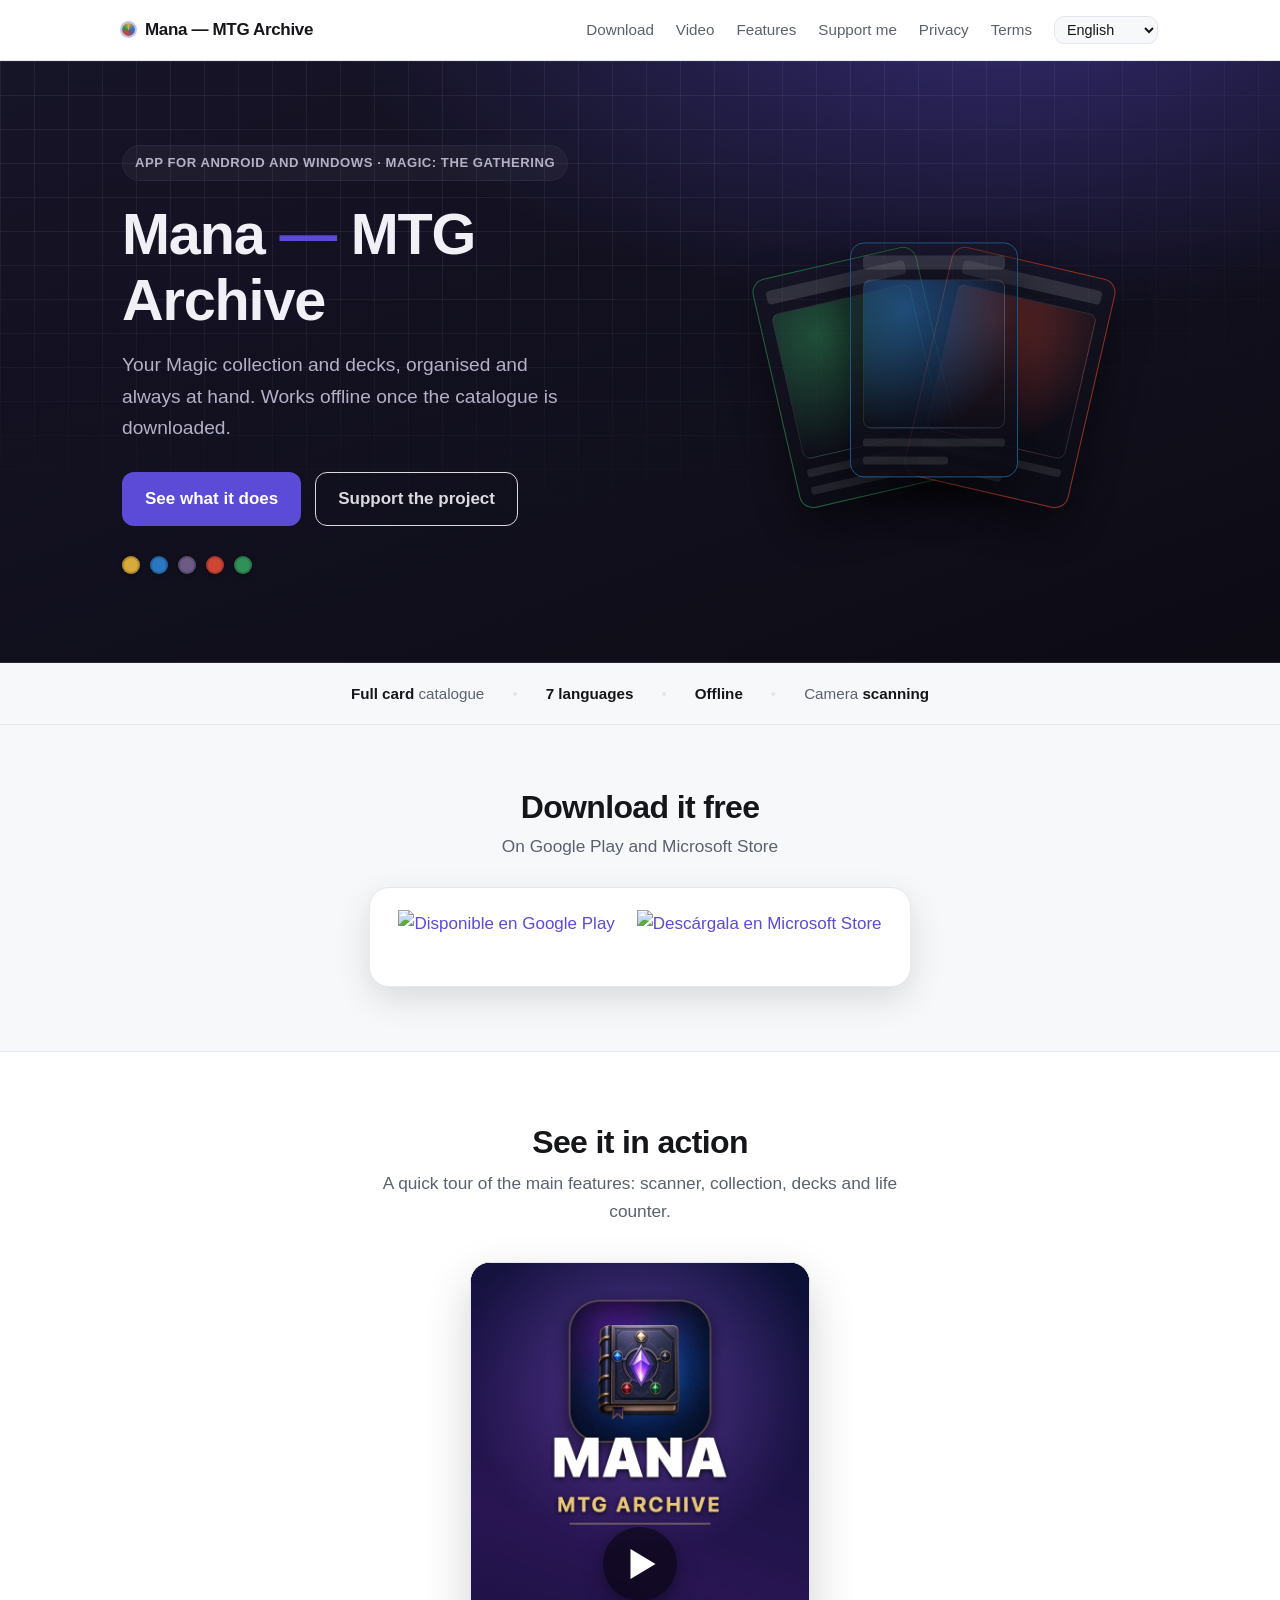
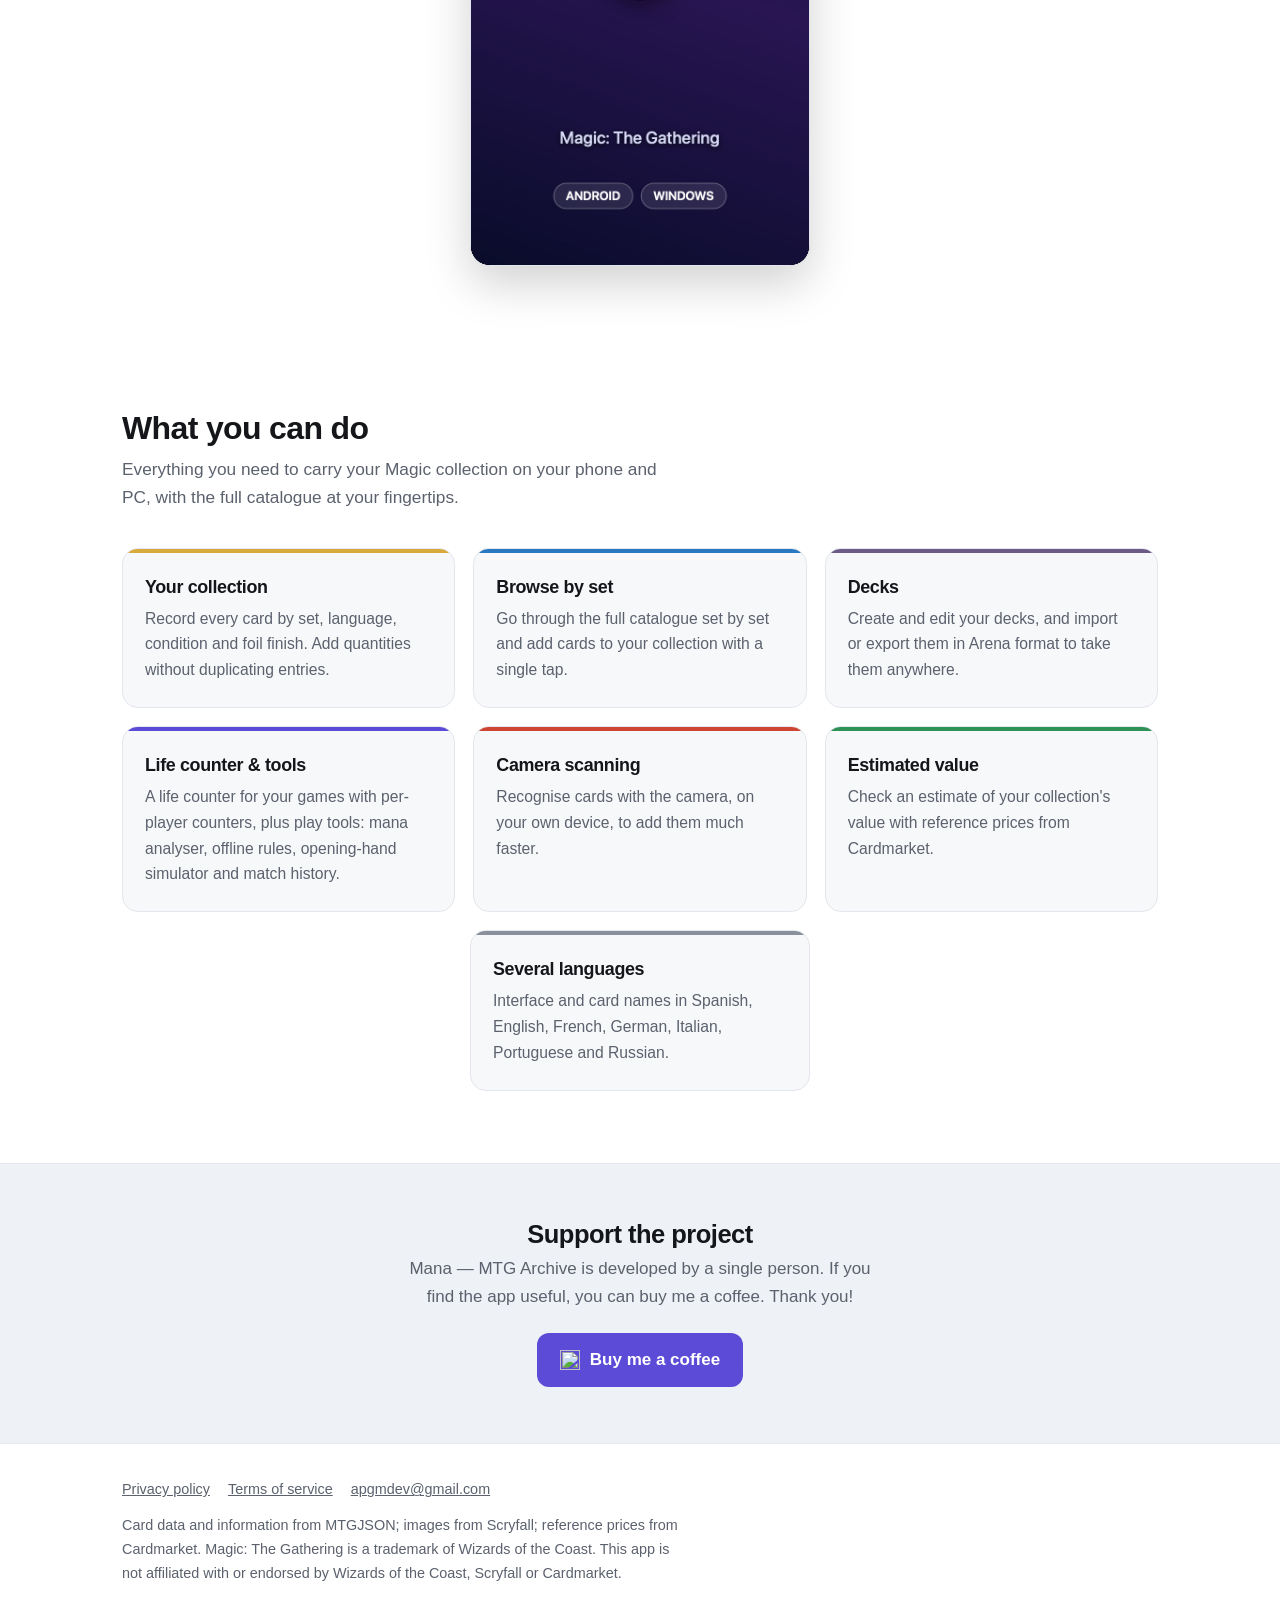
==== commit b576383b: "Fix: póster del vídeo como <img> en vez de fondo de botón (cuadrado negro en iOS) Safari en iOS no p" ====
--- a/index.html
+++ b/index.html
@@ -97,9 +97,9 @@
     <div class="video-frame video-frame--portrait">
       <button type="button" class="video-facade"
         data-embed="https://www.youtube-nocookie.com/embed/OvDLekhZvyk?autoplay=1"
-        style="background-image:url('video-poster.jpg')"
         data-i18n="i.vid.play" data-i18n-attr="aria-label"
         aria-label="Reproducir el vídeo">
+        <img class="video-poster" src="video-poster.jpg" alt="" loading="lazy">
         <span class="video-play" aria-hidden="true"></span>
       </button>
     </div>
--- a/styles.css
+++ b/styles.css
@@ -281,14 +281,21 @@
   position: absolute; inset: 0;
   width: 100%; height: 100%;
   padding: 0; border: 0; cursor: pointer;
-  background-size: cover; background-position: center;
+  background: #000;
+  -webkit-appearance: none; appearance: none;
   display: flex; align-items: center; justify-content: center;
+  overflow: hidden;
+}
+.video-poster {
+  position: absolute; inset: 0;
+  width: 100%; height: 100%;
+  object-fit: cover; display: block;
 }
 .video-play {
   width: 74px; height: 74px; border-radius: 50%;
   background: rgba(0,0,0,.55);
   box-shadow: 0 6px 20px rgba(0,0,0,.4);
-  position: relative;
+  position: relative; z-index: 1;
   transition: transform .12s ease, background .12s ease;
 }
 .video-facade:hover .video-play,
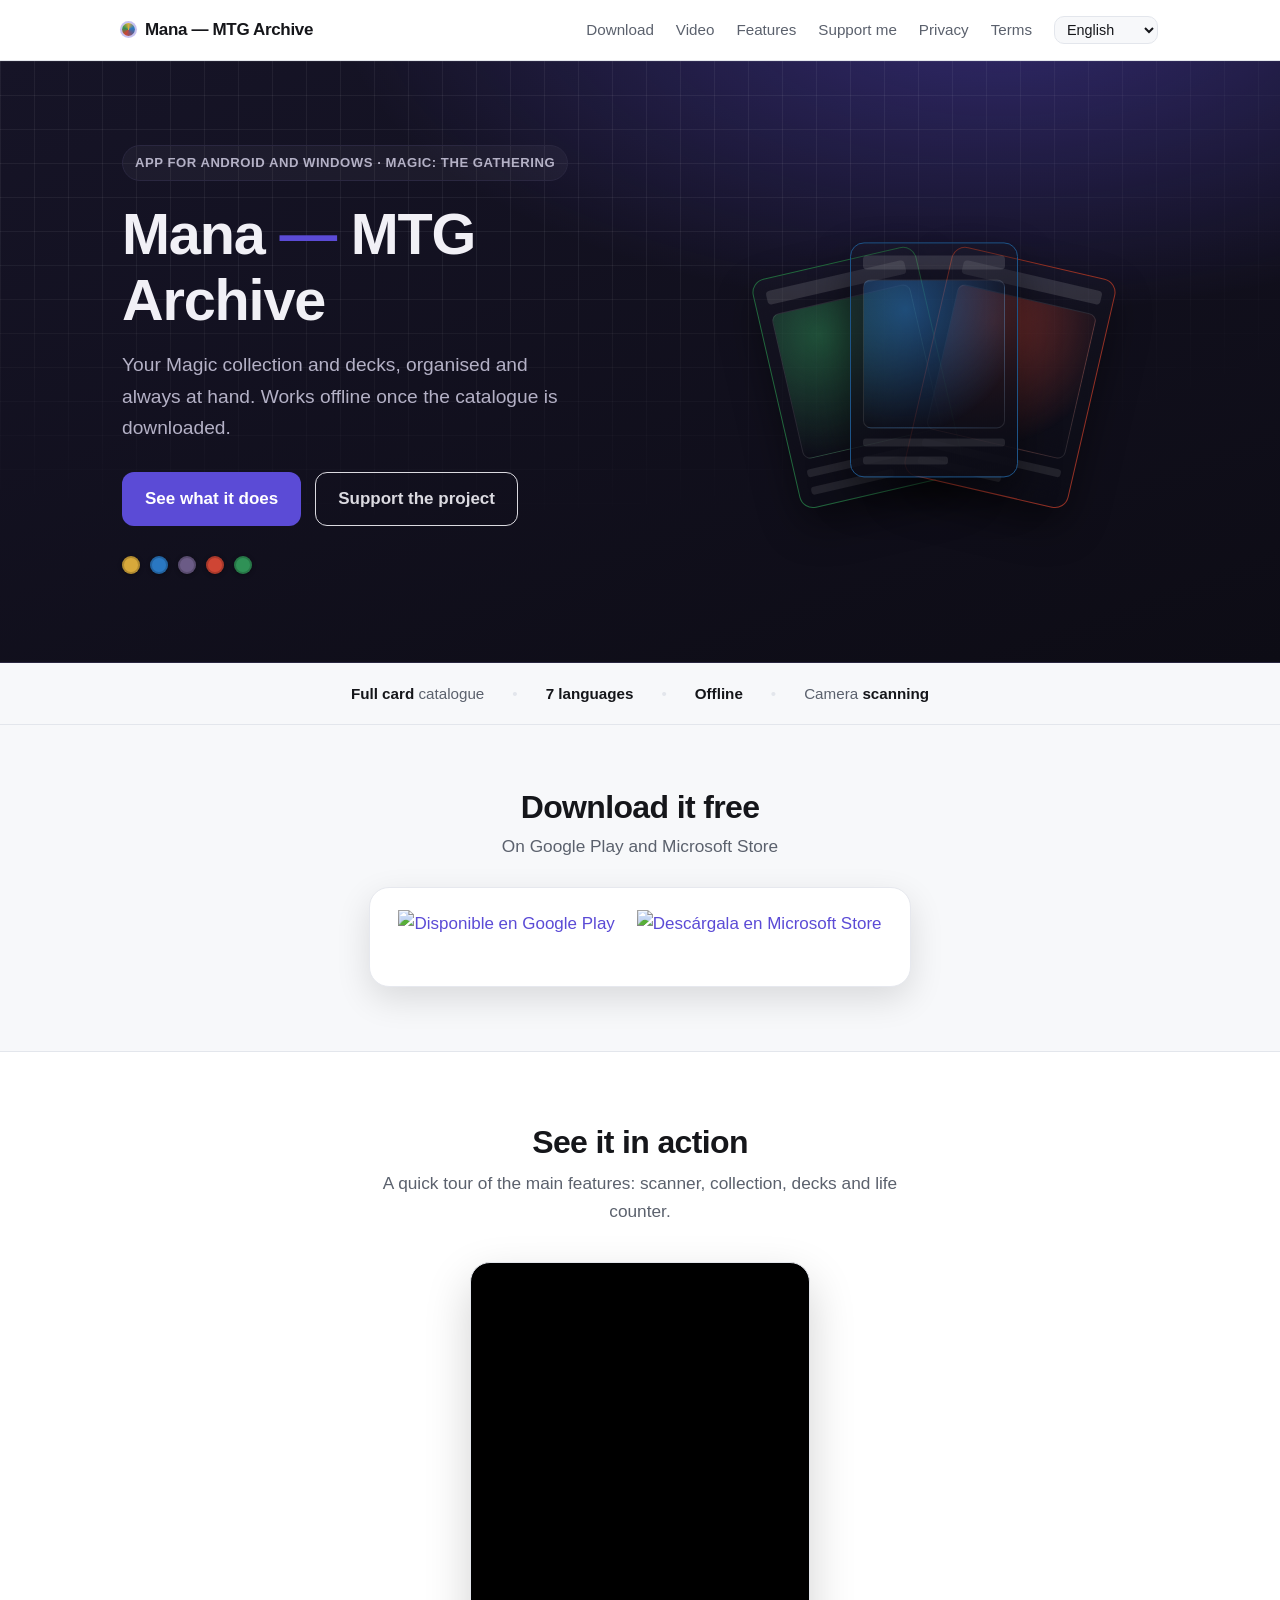
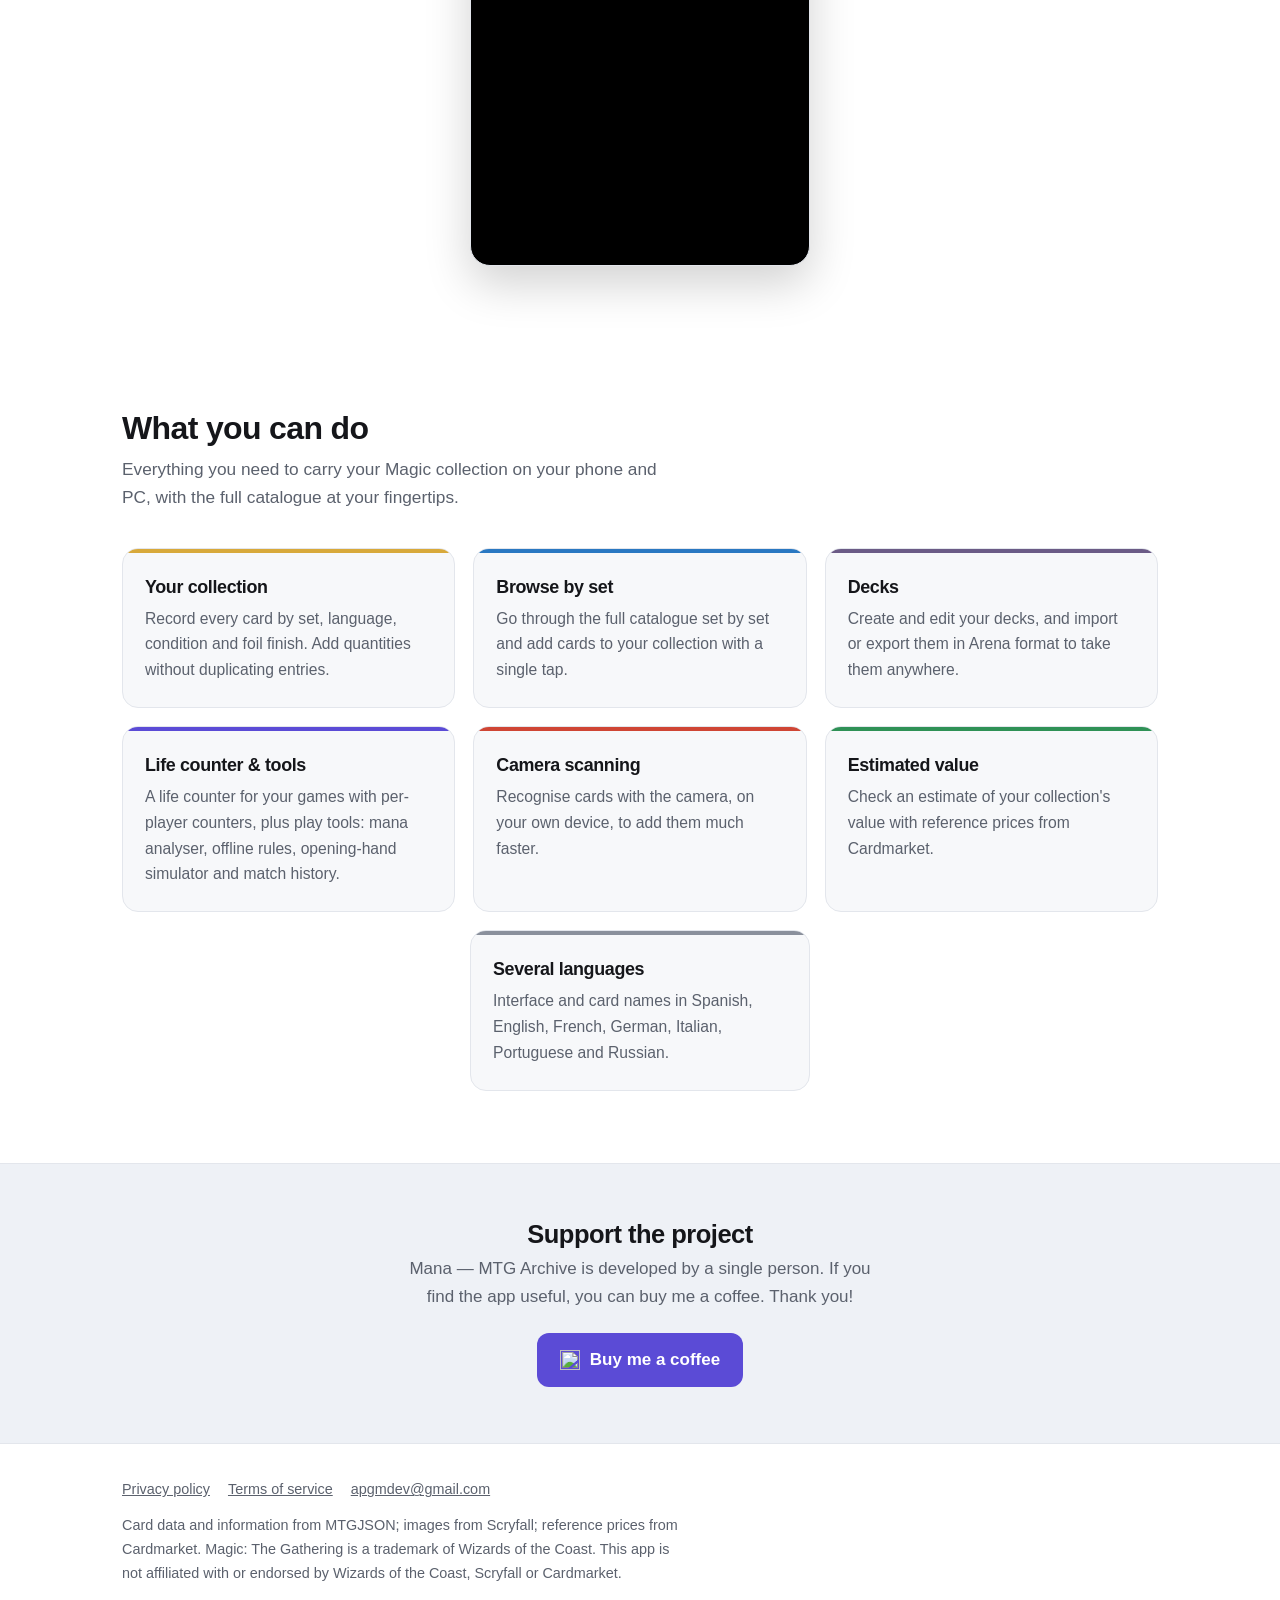
==== commit 53e4dfb4: "Revertir el póster/facade del vídeo: iframe vertical a secas Quita el póster propio y el facade (dab" ====
--- a/index.html
+++ b/index.html
@@ -95,13 +95,11 @@
     <h2 data-i18n="i.vid.h2">Míralo en acción</h2>
     <p class="lead" data-i18n="i.vid.sub">Un recorrido rápido por las funciones principales: escáner, colección, mazos y contador de vida.</p>
     <div class="video-frame video-frame--portrait">
-      <button type="button" class="video-facade"
-        data-embed="https://www.youtube-nocookie.com/embed/OvDLekhZvyk?autoplay=1"
-        data-i18n="i.vid.play" data-i18n-attr="aria-label"
-        aria-label="Reproducir el vídeo">
-        <img class="video-poster" src="video-poster.jpg" alt="" loading="lazy">
-        <span class="video-play" aria-hidden="true"></span>
-      </button>
+      <iframe src="https://www.youtube-nocookie.com/embed/OvDLekhZvyk"
+        title="Mana — MTG Archive"
+        loading="lazy"
+        allow="accelerometer; autoplay; clipboard-write; encrypted-media; gyroscope; picture-in-picture"
+        allowfullscreen></iframe>
     </div>
   </div>
 </section>
@@ -179,19 +177,5 @@
   </div>
 </footer>
 
-<script>
-  // Facade del vídeo: no carga el iframe de YouTube hasta pulsar el póster.
-  document.addEventListener("click", function (e) {
-    var b = e.target.closest(".video-facade");
-    if (!b) return;
-    var f = document.createElement("iframe");
-    f.src = b.dataset.embed;
-    f.title = "Mana — MTG Archive";
-    f.allow = "accelerometer; autoplay; clipboard-write; encrypted-media; gyroscope; picture-in-picture";
-    f.allowFullscreen = true;
-    b.replaceWith(f);
-  });
-</script>
-
 </body>
 </html>
--- a/styles.css
+++ b/styles.css
@@ -276,36 +276,6 @@
   max-width: 340px;
   aspect-ratio: 9 / 16;
 }
-/* Facade: póster propio + botón de play; el iframe se carga al pulsar */
-.video-facade {
-  position: absolute; inset: 0;
-  width: 100%; height: 100%;
-  padding: 0; border: 0; cursor: pointer;
-  background: #000;
-  -webkit-appearance: none; appearance: none;
-  display: flex; align-items: center; justify-content: center;
-  overflow: hidden;
-}
-.video-poster {
-  position: absolute; inset: 0;
-  width: 100%; height: 100%;
-  object-fit: cover; display: block;
-}
-.video-play {
-  width: 74px; height: 74px; border-radius: 50%;
-  background: rgba(0,0,0,.55);
-  box-shadow: 0 6px 20px rgba(0,0,0,.4);
-  position: relative; z-index: 1;
-  transition: transform .12s ease, background .12s ease;
-}
-.video-facade:hover .video-play,
-.video-facade:focus-visible .video-play { background: #e5231b; transform: scale(1.07); }
-.video-play::after {
-  content: ""; position: absolute; top: 50%; left: 54%;
-  transform: translate(-50%, -50%);
-  border-style: solid; border-width: 15px 0 15px 25px;
-  border-color: transparent transparent transparent #fff;
-}
 
 /* ---------- Características ---------- */
 .grid {
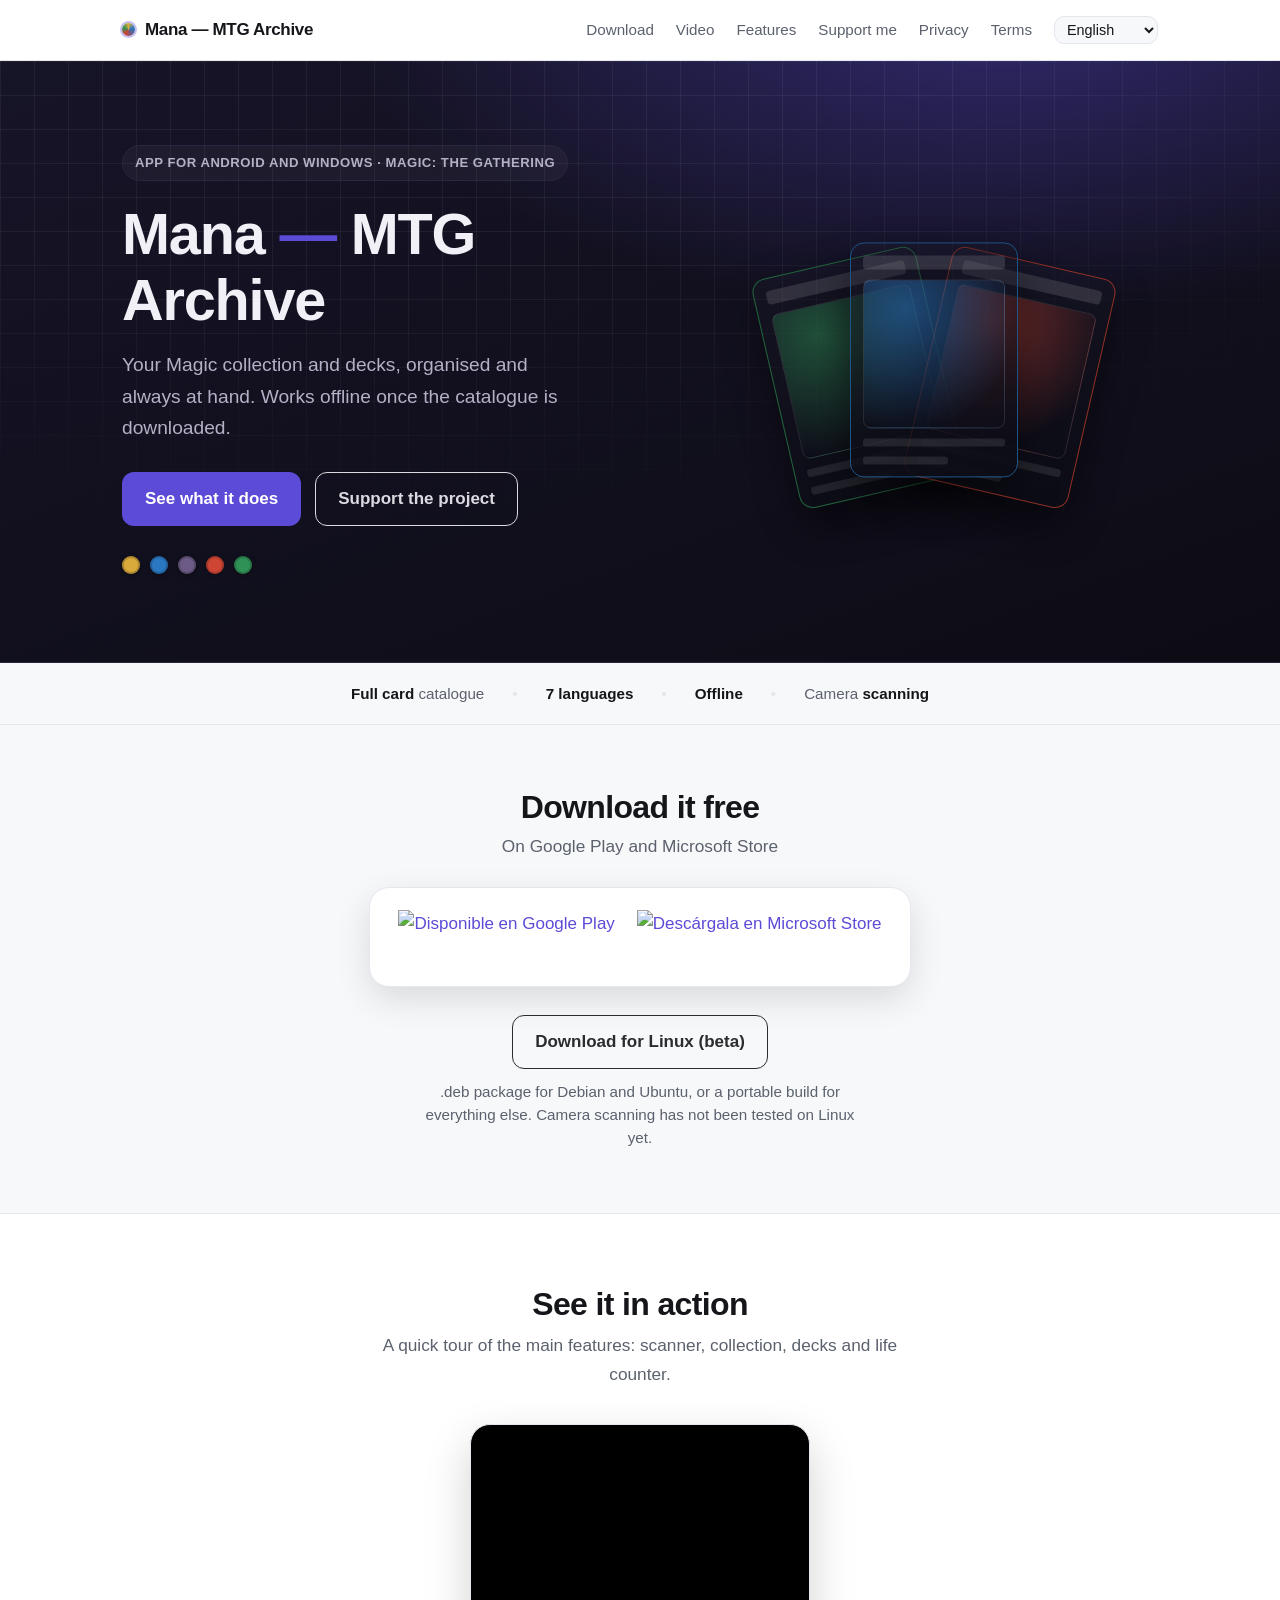
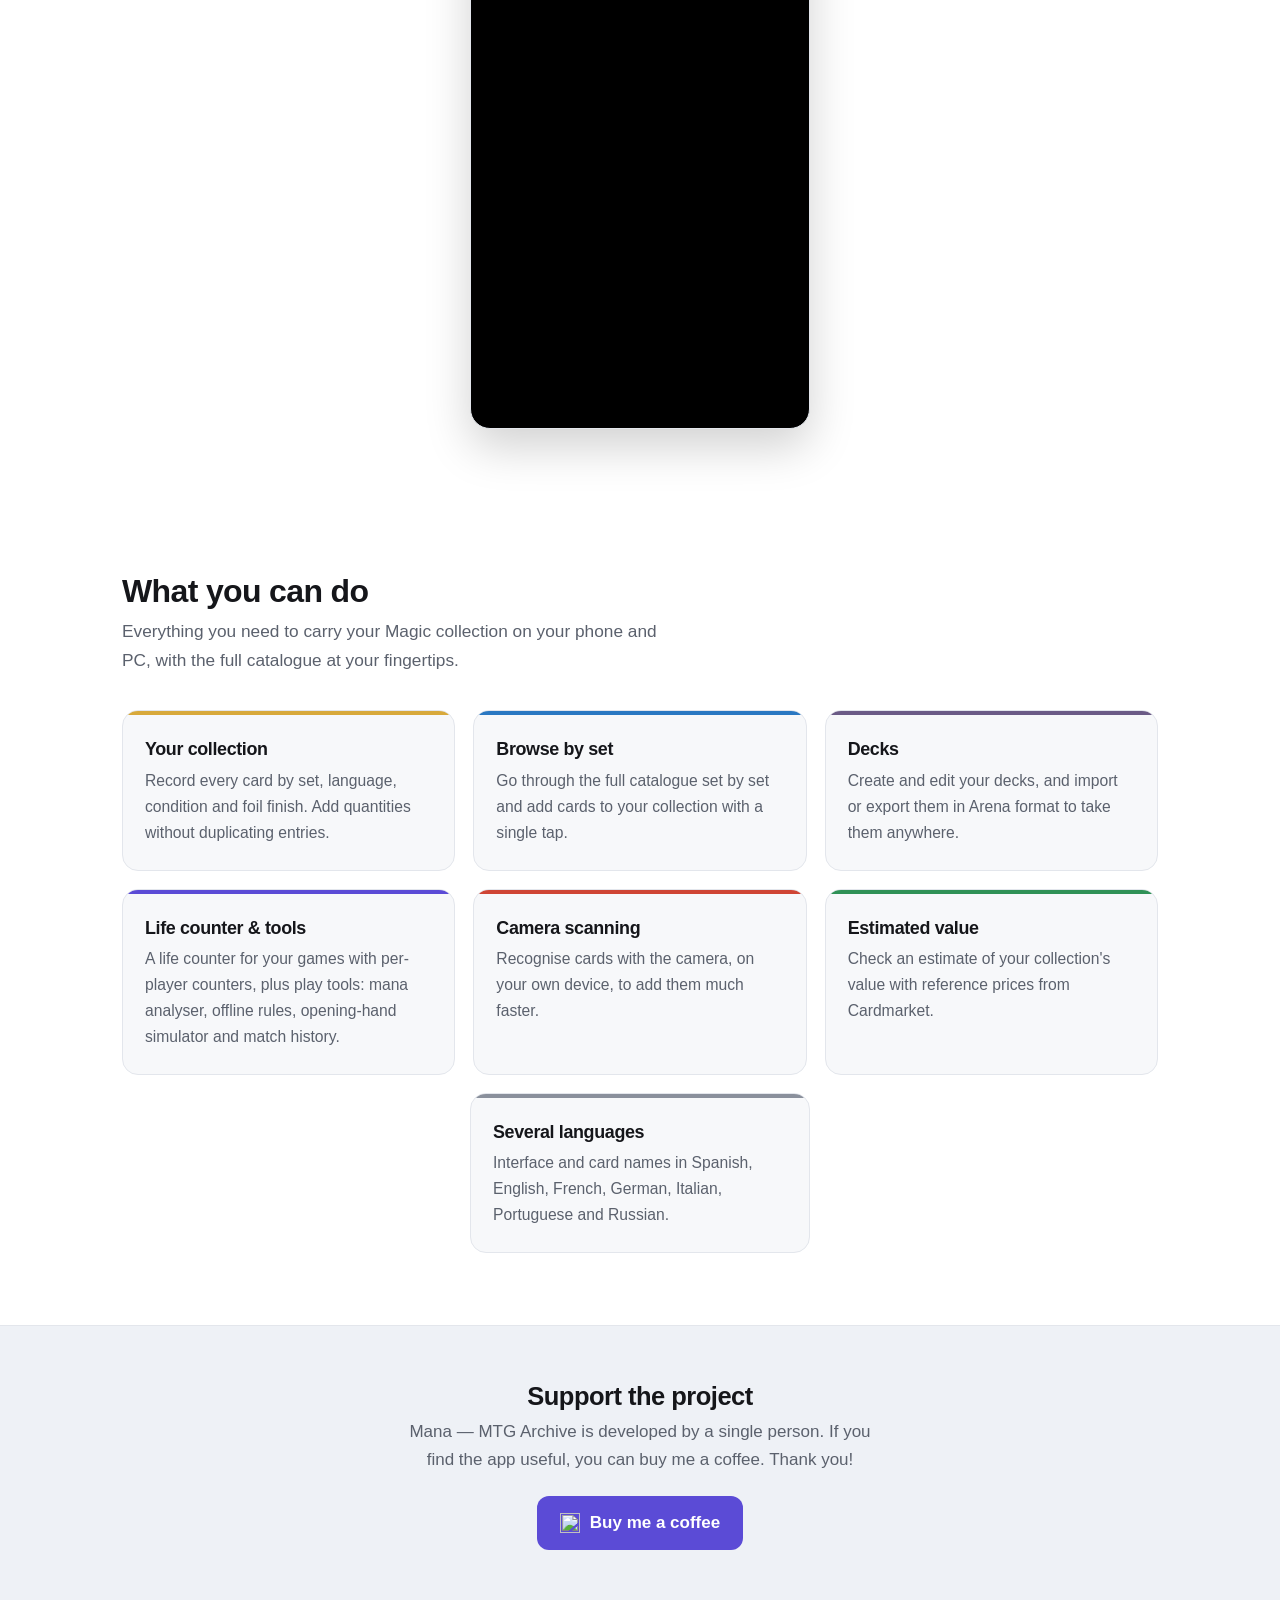
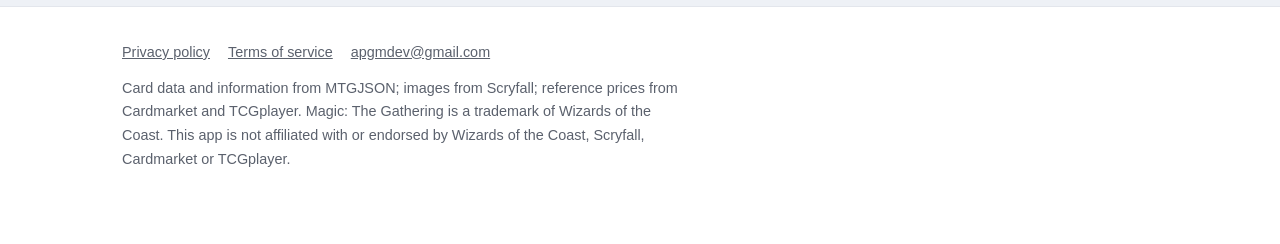
==== commit 5f448c92: "La web ofrece la descarga de Linux, marcada como version en pruebas El .deb y el portable viven en l" ====
--- a/index.html
+++ b/index.html
@@ -86,6 +86,10 @@
         <img data-i18n="i.dl.ms" data-i18n-attr="src" src="https://get.microsoft.com/images/es%20dark.svg" alt="Descárgala en Microsoft Store" loading="lazy">
       </a>
     </div>
+    <p class="download-linux">
+      <a class="btn btn-ghost" href="https://github.com/APGM82/apgm82.github.io/releases/tag/desktop-2.0.9" target="_blank" rel="noopener" data-i18n="i.dl.linux">Descargar para Linux (en pruebas)</a>
+    </p>
+    <p class="download-note" data-i18n="i.dl.linuxnote">Paquete .deb para Debian y Ubuntu, o versión portable para el resto. El escáner por cámara aún no se ha podido probar en Linux.</p>
   </div>
 </section>
 
--- a/styles.css
+++ b/styles.css
@@ -250,6 +250,10 @@
 .store-badge:hover { opacity: .9; text-decoration: none; }
 .store-badge:active { transform: translateY(1px); }
 .store-badge img { height: 54px; width: auto; display: block; }
+/* Linux no tiene insignia oficial de tienda: va como botón, y debajo la nota de que está en
+   pruebas (el escáner por cámara no se ha podido verificar en esa plataforma). */
+.download-linux { margin: 28px 0 12px; }
+.download-note { color: var(--muted); font-size: .95rem; line-height: 1.5; max-width: 52ch; margin: 0 auto; }
 @media (max-width: 420px) { .store-badge img { height: 46px; } }
 
 /* ---------- Vídeo ---------- */
